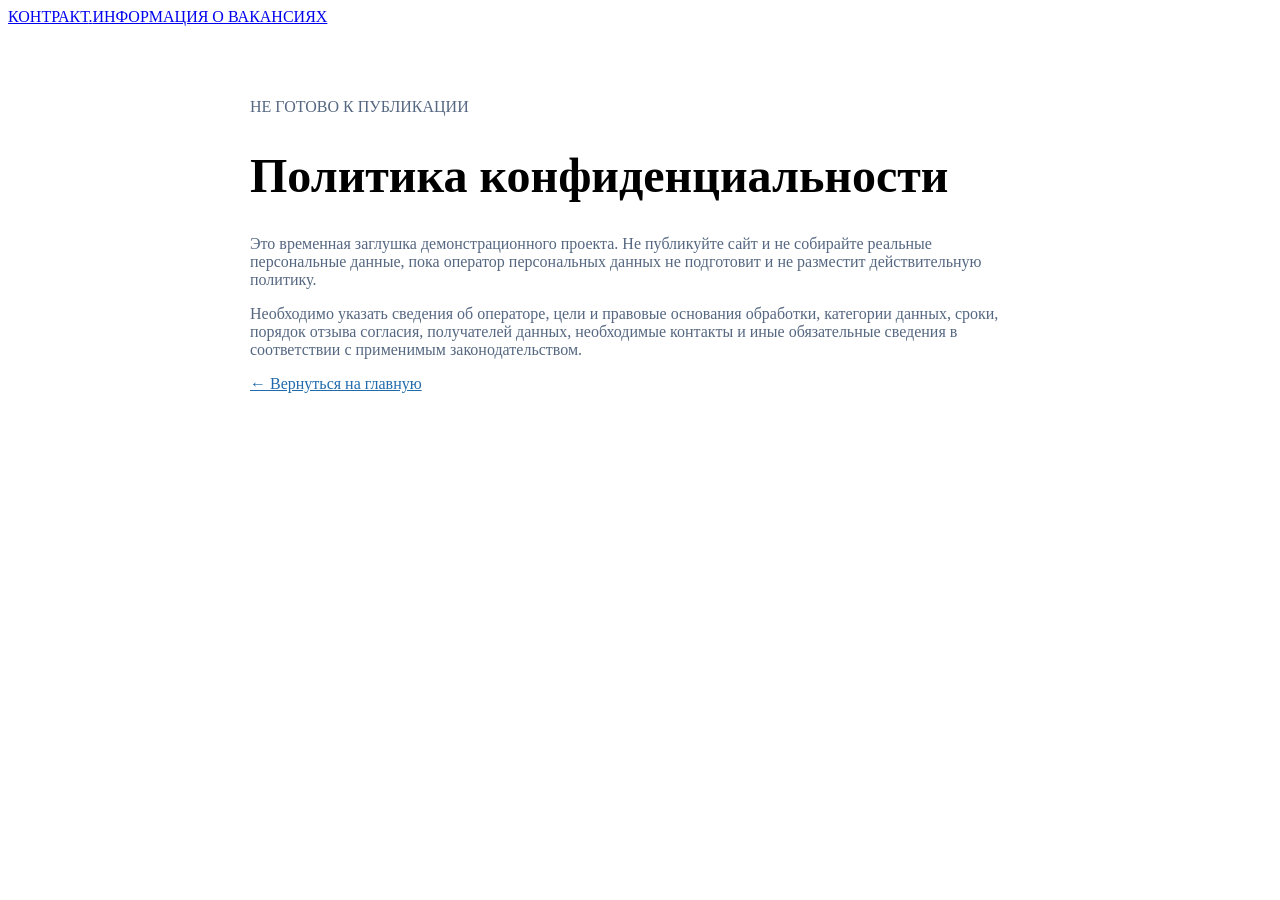
==== privacy.html @ 2189a2ea "Add files via upload" ====
<!doctype html><html lang="ru"><head><meta charset="utf-8"><meta name="viewport" content="width=device-width,initial-scale=1"><meta name="robots" content="noindex,nofollow"><title>Политика конфиденциальности — требуется заполнение</title><link rel="stylesheet" href="css/style.css"><style>main{max-width:780px;margin:8vh auto;padding:0 22px;min-height:60vh}h1{font-size:clamp(30px,6vw,48px)}main p,main li{color:#556781}main a{text-decoration:underline;color:#216bac}</style></head><body><header class="site-header"><div class="container header-inner"><a class="brand" href="index.html"><span class="brand-name">КОНТРАКТ<span class="brand-dot">.</span></span><span class="brand-caption">ИНФОРМАЦИЯ О ВАКАНСИЯХ</span></a></div></header><main><p class="section-kicker">НЕ ГОТОВО К ПУБЛИКАЦИИ</p><h1>Политика конфиденциальности</h1><p>Это временная заглушка демонстрационного проекта. Не публикуйте сайт и не собирайте реальные персональные данные, пока оператор персональных данных не подготовит и не разместит действительную политику.</p><p>Необходимо указать сведения об операторе, цели и правовые основания обработки, категории данных, сроки, порядок отзыва согласия, получателей данных, необходимые контакты и иные обязательные сведения в соответствии с применимым законодательством.</p><p><a href="index.html">← Вернуться на главную</a></p></main></body></html>
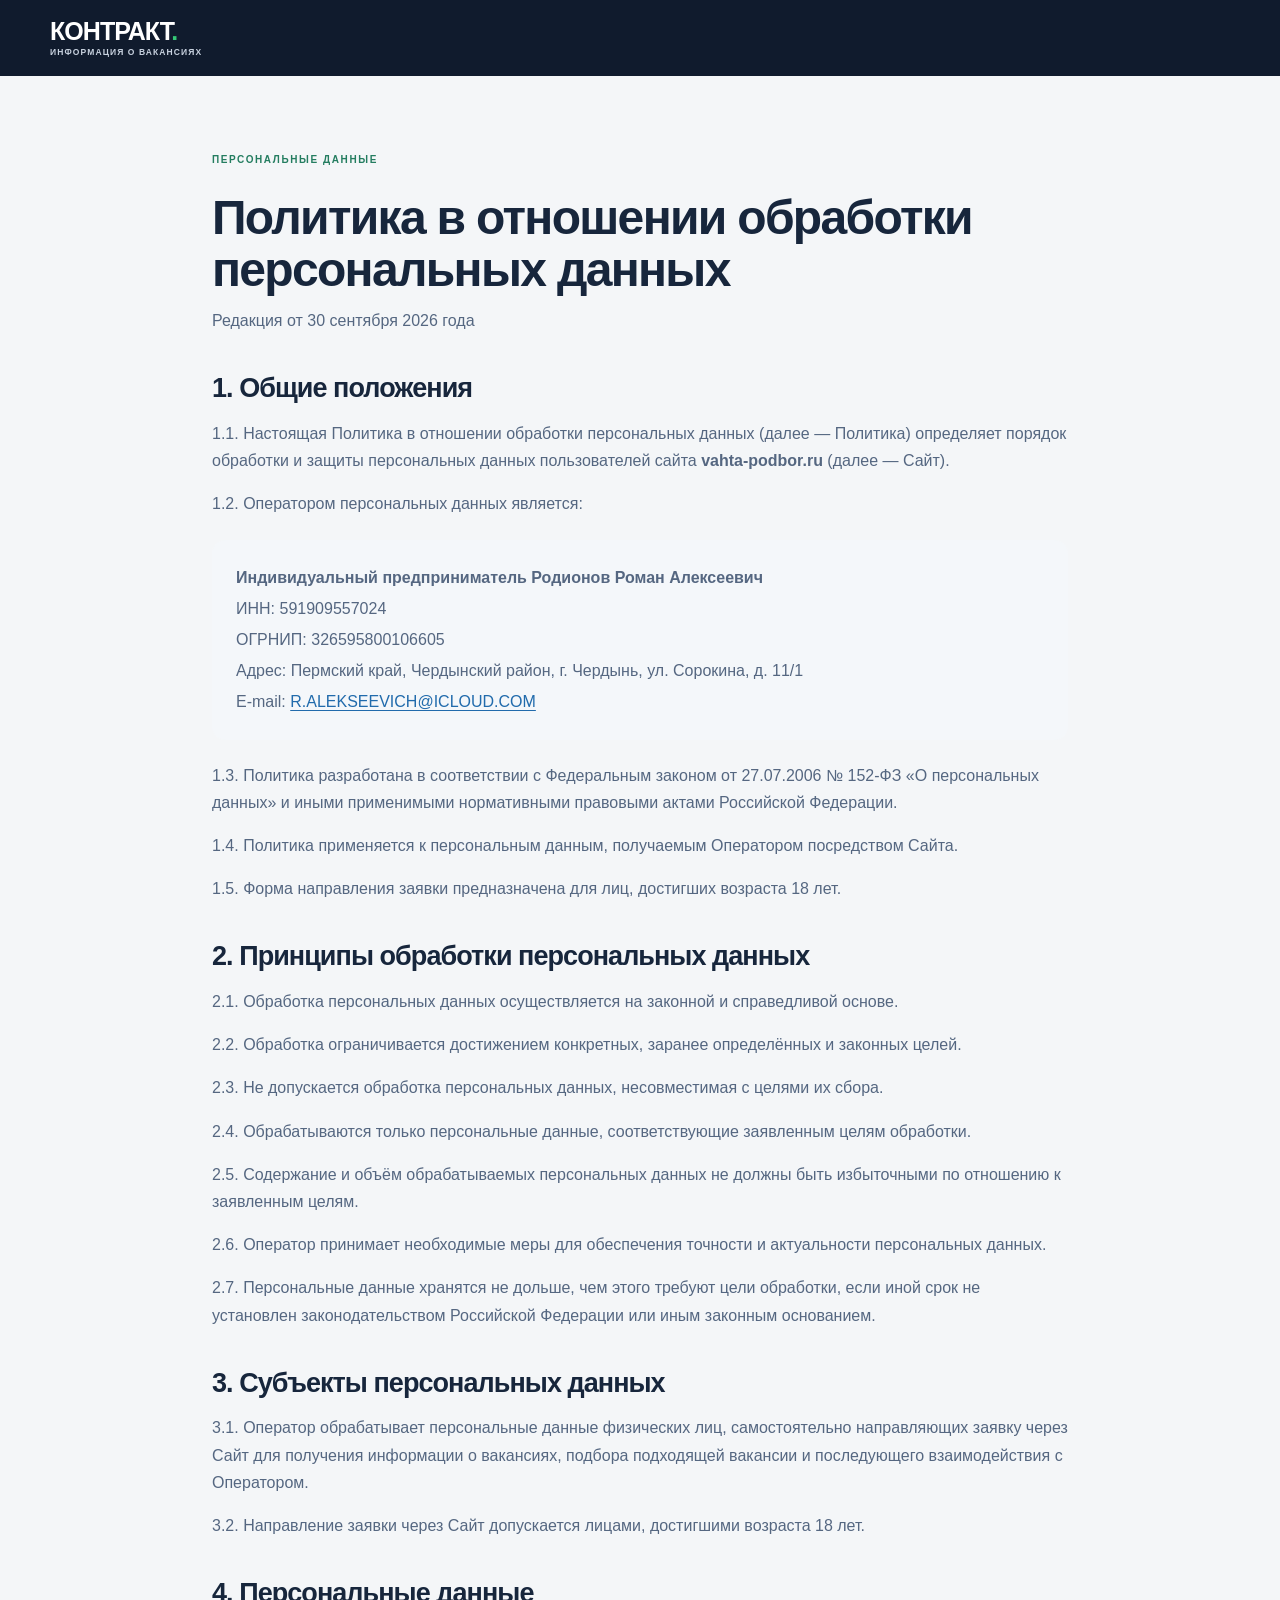
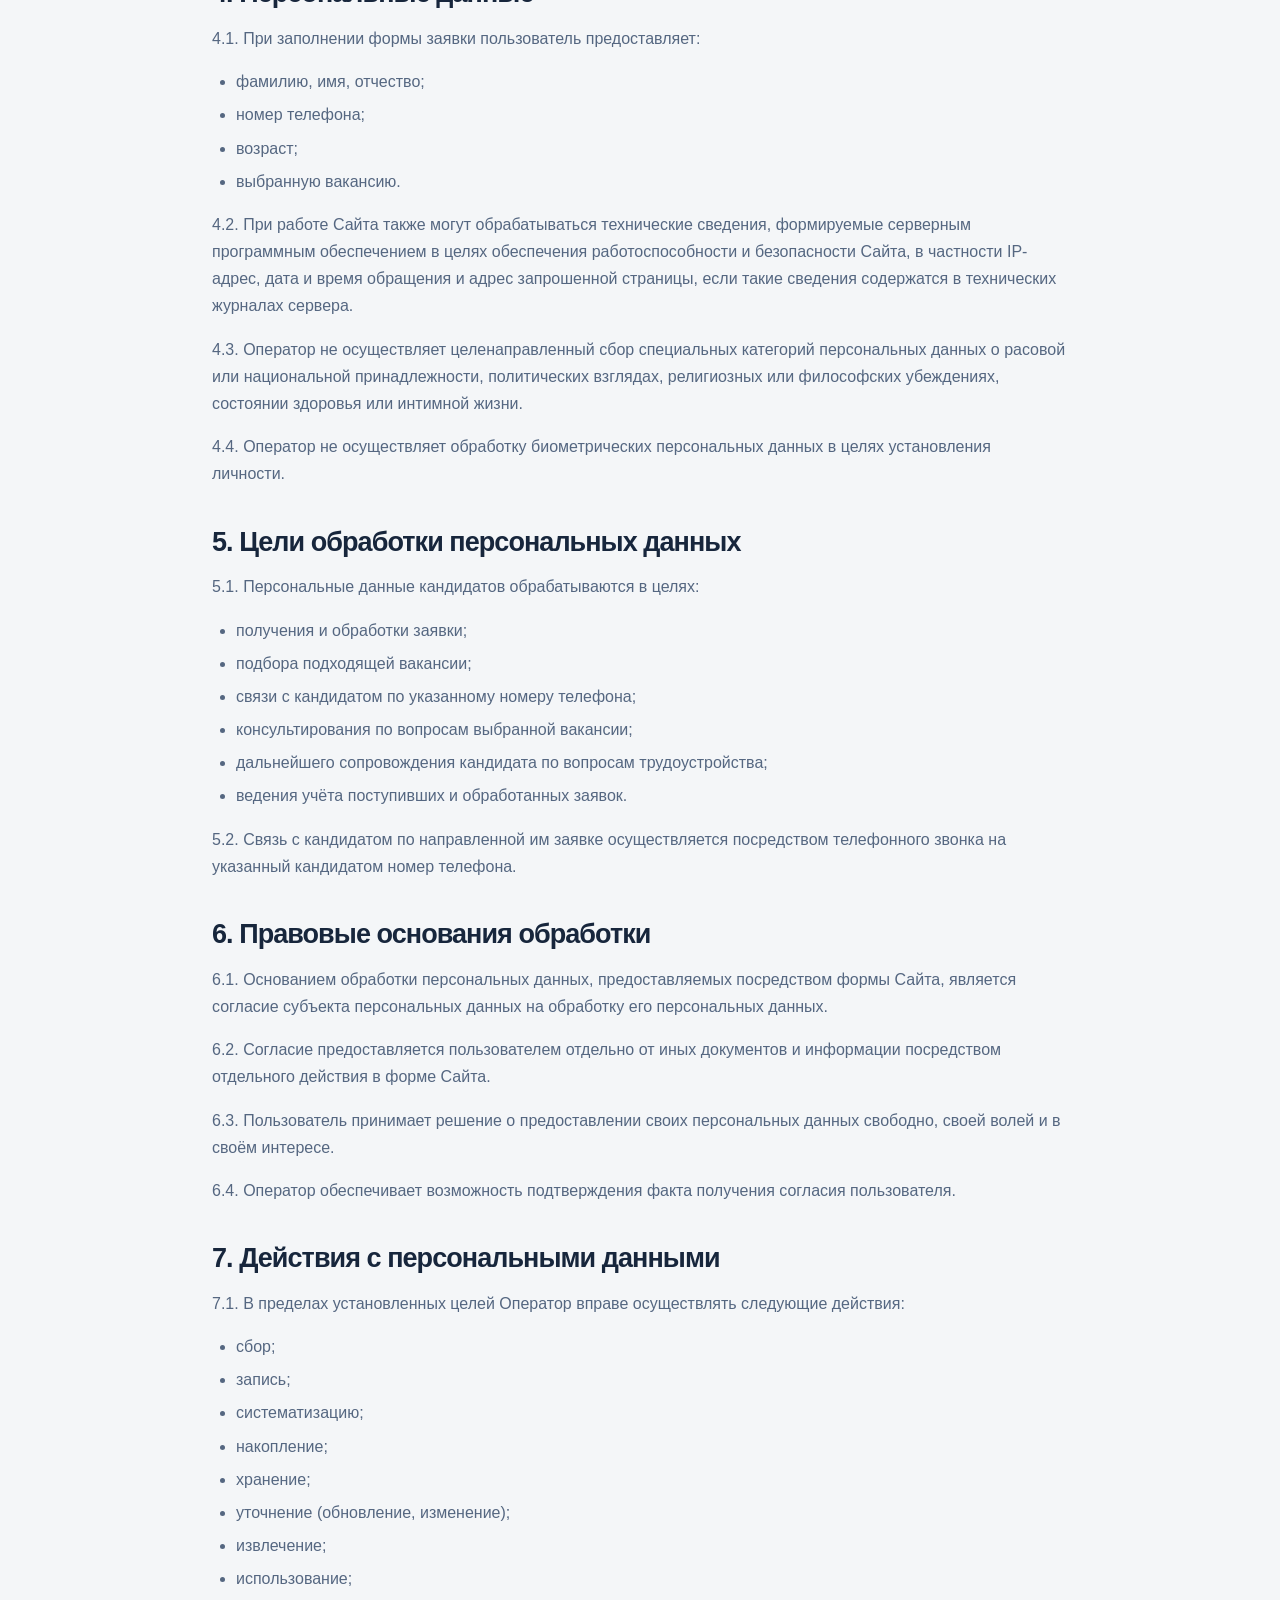
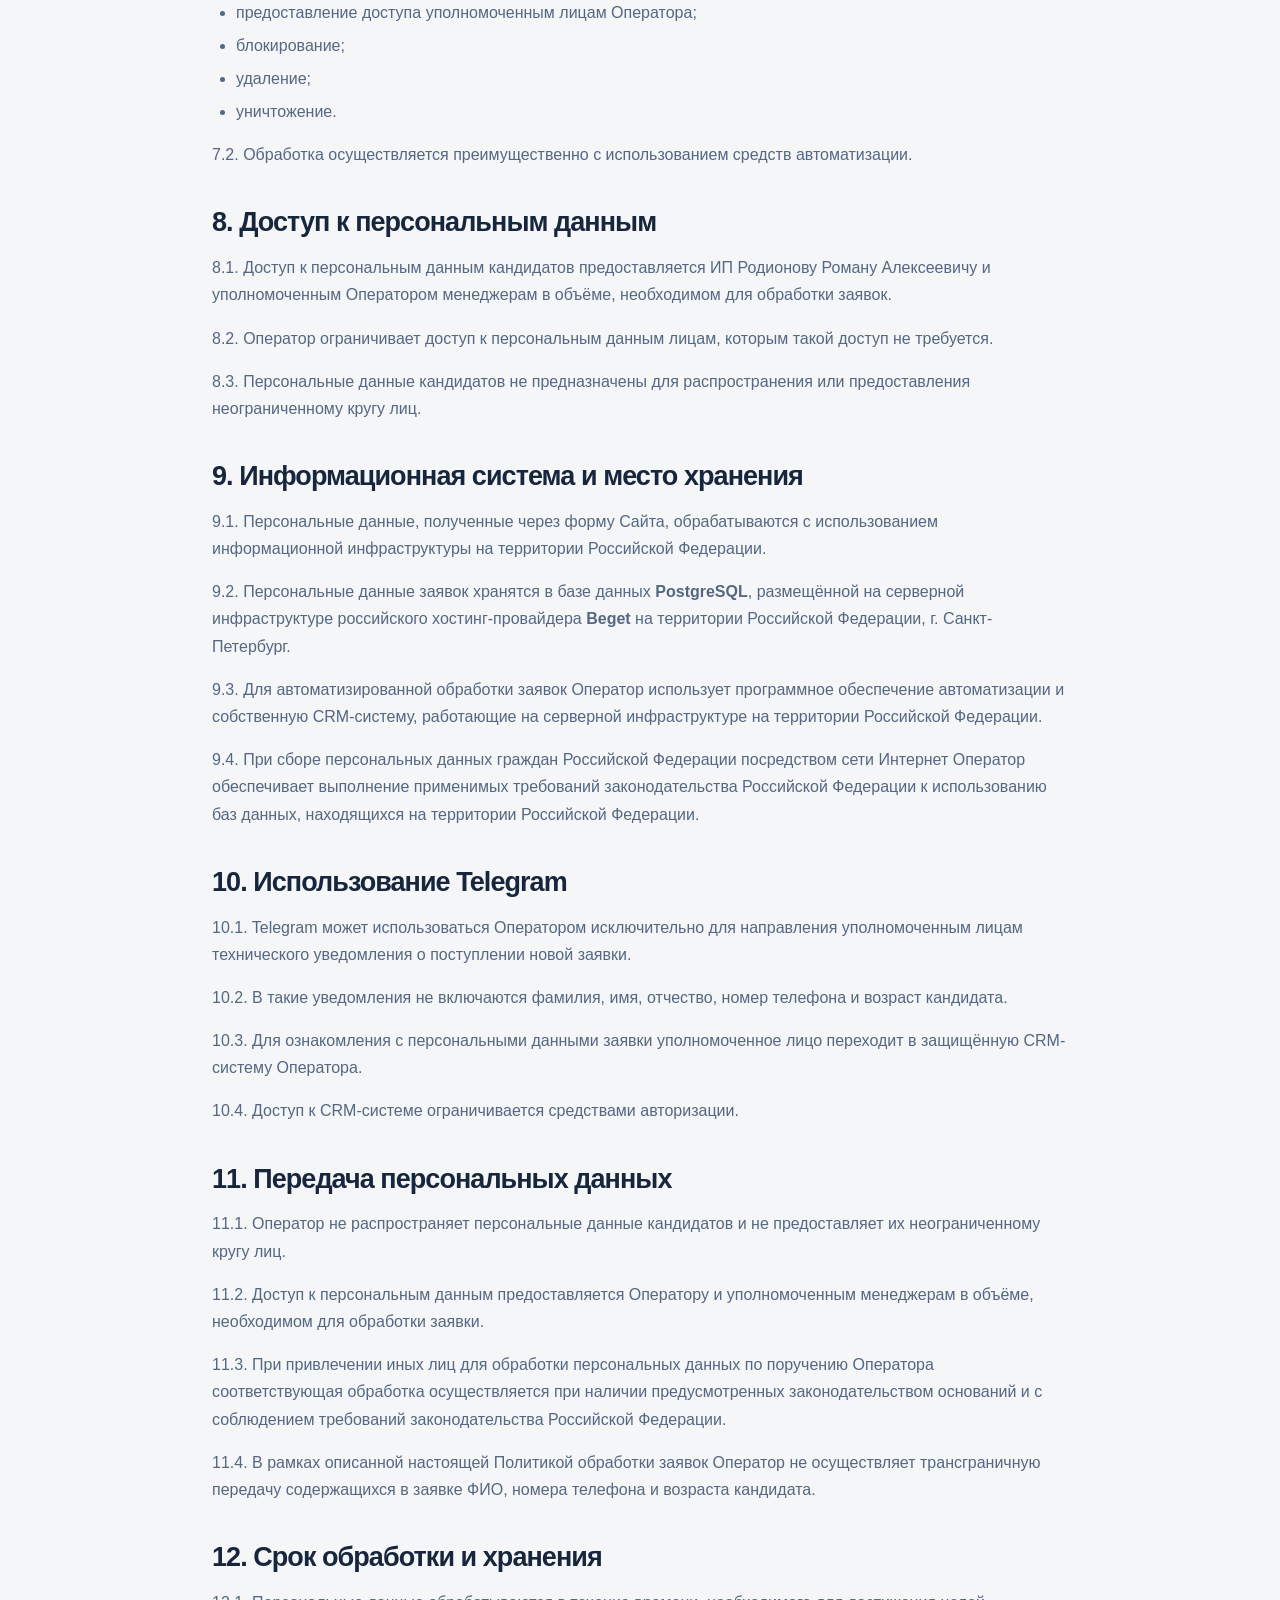
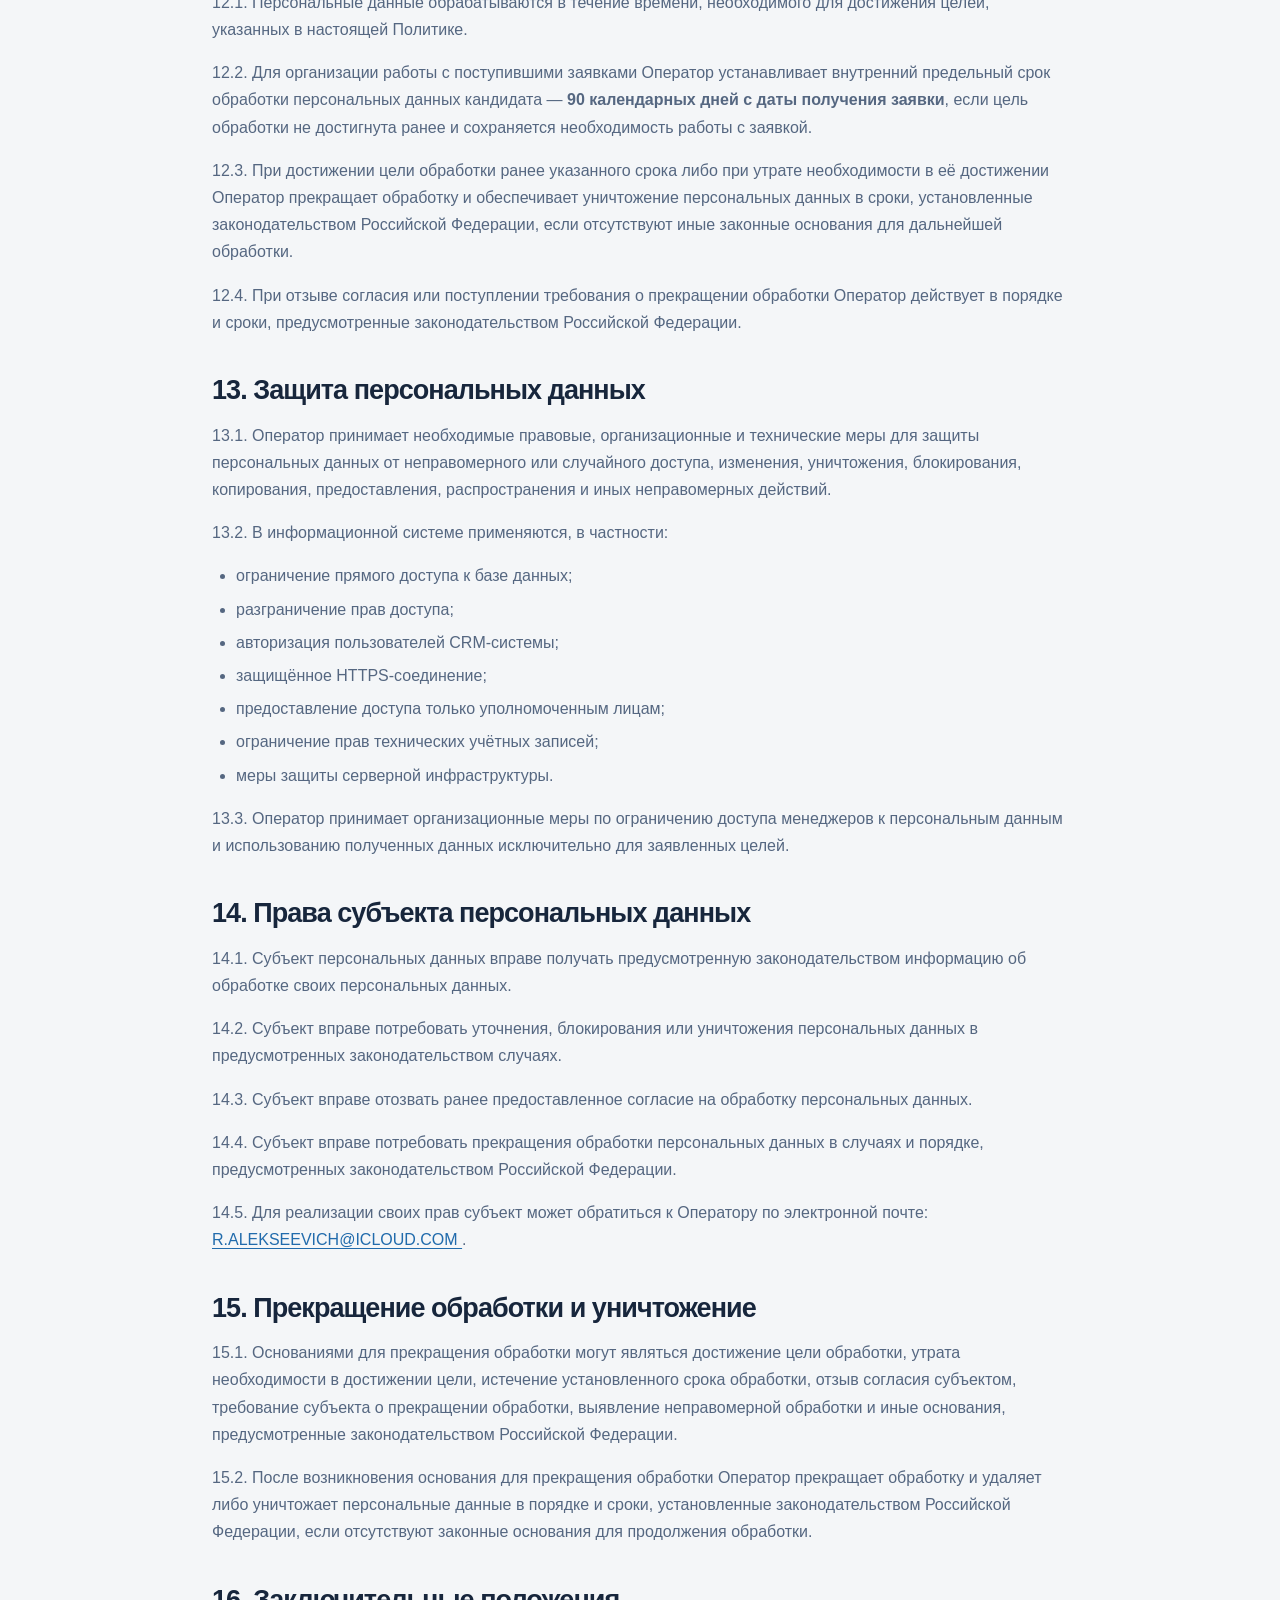
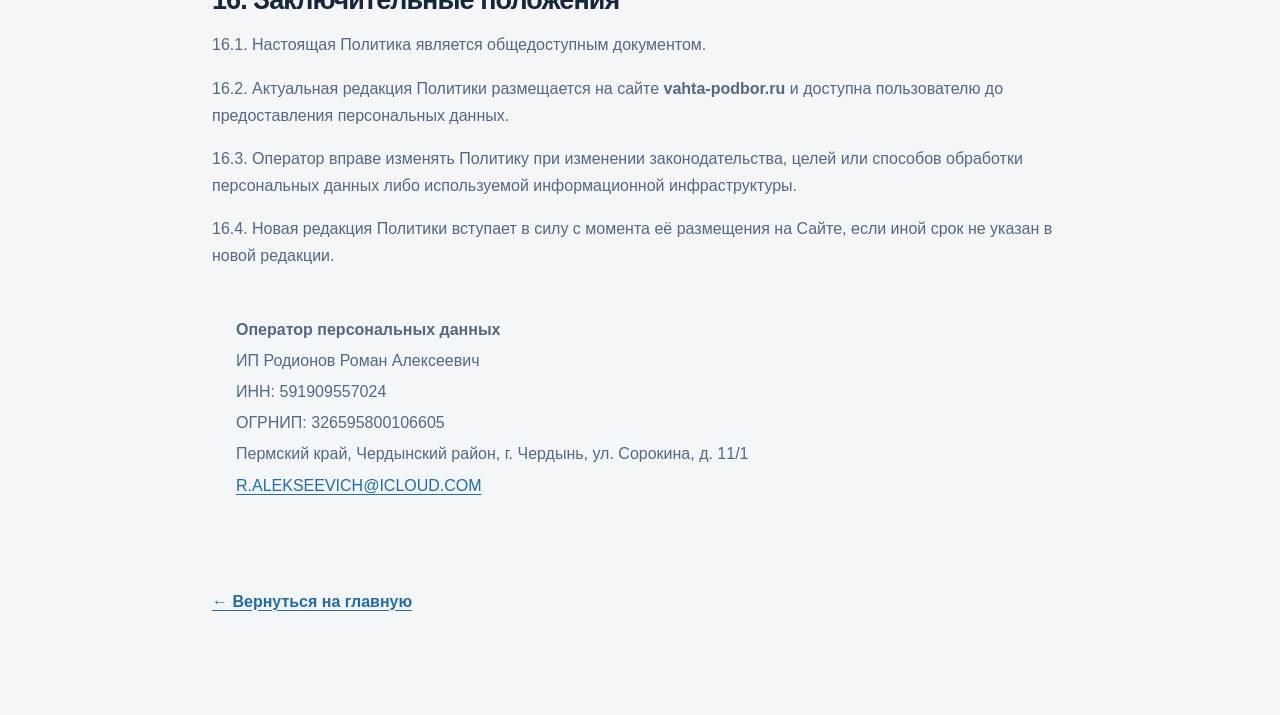
==== commit 351ab529: "privacy.html" ====
--- a/privacy.html
+++ b/privacy.html
@@ -1 +1,588 @@
-<!doctype html><html lang="ru"><head><meta charset="utf-8"><meta name="viewport" content="width=device-width,initial-scale=1"><meta name="robots" content="noindex,nofollow"><title>Политика конфиденциальности — требуется заполнение</title><link rel="stylesheet" href="css/style.css"><style>main{max-width:780px;margin:8vh auto;padding:0 22px;min-height:60vh}h1{font-size:clamp(30px,6vw,48px)}main p,main li{color:#556781}main a{text-decoration:underline;color:#216bac}</style></head><body><header class="site-header"><div class="container header-inner"><a class="brand" href="index.html"><span class="brand-name">КОНТРАКТ<span class="brand-dot">.</span></span><span class="brand-caption">ИНФОРМАЦИЯ О ВАКАНСИЯХ</span></a></div></header><main><p class="section-kicker">НЕ ГОТОВО К ПУБЛИКАЦИИ</p><h1>Политика конфиденциальности</h1><p>Это временная заглушка демонстрационного проекта. Не публикуйте сайт и не собирайте реальные персональные данные, пока оператор персональных данных не подготовит и не разместит действительную политику.</p><p>Необходимо указать сведения об операторе, цели и правовые основания обработки, категории данных, сроки, порядок отзыва согласия, получателей данных, необходимые контакты и иные обязательные сведения в соответствии с применимым законодательством.</p><p><a href="index.html">← Вернуться на главную</a></p></main></body></html>
+<!doctype html>
+<html lang="ru">
+<head>
+  <meta charset="utf-8">
+  <meta name="viewport" content="width=device-width, initial-scale=1">
+  <meta name="robots" content="index,follow">
+
+  <title>Политика в отношении обработки персональных данных</title>
+
+  <link rel="stylesheet" href="css/style.css">
+
+  <style>
+    .legal-page {
+      max-width: 900px;
+      margin: 0 auto;
+      padding: 70px 22px 100px;
+      min-height: 70vh;
+    }
+
+    .legal-page h1 {
+      margin: 12px 0 10px;
+      font-size: clamp(30px, 5vw, 48px);
+      line-height: 1.1;
+    }
+
+    .legal-page h2 {
+      margin: 38px 0 14px;
+      font-size: clamp(21px, 3vw, 27px);
+      line-height: 1.25;
+    }
+
+    .legal-page p,
+    .legal-page li {
+      color: #556781;
+      line-height: 1.7;
+      font-size: 16px;
+    }
+
+    .legal-page ul {
+      padding-left: 24px;
+    }
+
+    .legal-page li {
+      margin-bottom: 6px;
+    }
+
+    .legal-page a {
+      color: #216bac;
+      text-decoration: underline;
+      text-underline-offset: 3px;
+    }
+
+    .legal-meta {
+      margin: 0 0 35px;
+      color: #75859a;
+    }
+
+    .legal-operator {
+      padding: 20px 24px;
+      margin: 22px 0;
+      background: #f4f7fa;
+      border-radius: 14px;
+    }
+
+    .legal-operator p {
+      margin: 4px 0;
+    }
+
+    .legal-back {
+      display: inline-block;
+      margin-top: 45px;
+      font-weight: 600;
+    }
+
+    @media (max-width: 600px) {
+      .legal-page {
+        padding: 45px 18px 70px;
+      }
+
+      .legal-operator {
+        padding: 17px;
+      }
+    }
+  </style>
+</head>
+
+<body>
+
+<header class="site-header">
+  <div class="container header-inner">
+    <a class="brand" href="index.html">
+      <span class="brand-name">
+        КОНТРАКТ<span class="brand-dot">.</span>
+      </span>
+      <span class="brand-caption">ИНФОРМАЦИЯ О ВАКАНСИЯХ</span>
+    </a>
+  </div>
+</header>
+
+<main class="legal-page">
+
+  <span class="section-kicker">ПЕРСОНАЛЬНЫЕ ДАННЫЕ</span>
+
+  <h1>Политика в отношении обработки персональных данных</h1>
+
+  <p class="legal-meta">
+    Редакция от 30 сентября 2026 года
+  </p>
+
+
+  <h2>1. Общие положения</h2>
+
+  <p>
+    1.1. Настоящая Политика в отношении обработки персональных
+    данных (далее — Политика) определяет порядок обработки и
+    защиты персональных данных пользователей сайта
+    <strong>vahta-podbor.ru</strong> (далее — Сайт).
+  </p>
+
+  <p>1.2. Оператором персональных данных является:</p>
+
+  <div class="legal-operator">
+    <p><strong>Индивидуальный предприниматель Родионов Роман Алексеевич</strong></p>
+    <p>ИНН: 591909557024</p>
+    <p>ОГРНИП: 326595800106605</p>
+    <p>
+      Адрес: Пермский край, Чердынский район,
+      г. Чердынь, ул. Сорокина, д. 11/1
+    </p>
+    <p>
+      E-mail:
+      <a href="mailto:R.ALEKSEEVICH@ICLOUD.COM">
+        R.ALEKSEEVICH@ICLOUD.COM
+      </a>
+    </p>
+  </div>
+
+  <p>
+    1.3. Политика разработана в соответствии с Федеральным законом
+    от 27.07.2006 № 152-ФЗ «О персональных данных» и иными
+    применимыми нормативными правовыми актами Российской Федерации.
+  </p>
+
+  <p>
+    1.4. Политика применяется к персональным данным, получаемым
+    Оператором посредством Сайта.
+  </p>
+
+  <p>
+    1.5. Форма направления заявки предназначена для лиц,
+    достигших возраста 18 лет.
+  </p>
+
+
+  <h2>2. Принципы обработки персональных данных</h2>
+
+  <p>
+    2.1. Обработка персональных данных осуществляется на законной
+    и справедливой основе.
+  </p>
+
+  <p>
+    2.2. Обработка ограничивается достижением конкретных,
+    заранее определённых и законных целей.
+  </p>
+
+  <p>
+    2.3. Не допускается обработка персональных данных,
+    несовместимая с целями их сбора.
+  </p>
+
+  <p>
+    2.4. Обрабатываются только персональные данные,
+    соответствующие заявленным целям обработки.
+  </p>
+
+  <p>
+    2.5. Содержание и объём обрабатываемых персональных данных
+    не должны быть избыточными по отношению к заявленным целям.
+  </p>
+
+  <p>
+    2.6. Оператор принимает необходимые меры для обеспечения
+    точности и актуальности персональных данных.
+  </p>
+
+  <p>
+    2.7. Персональные данные хранятся не дольше, чем этого требуют
+    цели обработки, если иной срок не установлен законодательством
+    Российской Федерации или иным законным основанием.
+  </p>
+
+
+  <h2>3. Субъекты персональных данных</h2>
+
+  <p>
+    3.1. Оператор обрабатывает персональные данные физических лиц,
+    самостоятельно направляющих заявку через Сайт для получения
+    информации о вакансиях, подбора подходящей вакансии и
+    последующего взаимодействия с Оператором.
+  </p>
+
+  <p>
+    3.2. Направление заявки через Сайт допускается лицами,
+    достигшими возраста 18 лет.
+  </p>
+
+
+  <h2>4. Персональные данные</h2>
+
+  <p>
+    4.1. При заполнении формы заявки пользователь предоставляет:
+  </p>
+
+  <ul>
+    <li>фамилию, имя, отчество;</li>
+    <li>номер телефона;</li>
+    <li>возраст;</li>
+    <li>выбранную вакансию.</li>
+  </ul>
+
+  <p>
+    4.2. При работе Сайта также могут обрабатываться технические
+    сведения, формируемые серверным программным обеспечением
+    в целях обеспечения работоспособности и безопасности Сайта,
+    в частности IP-адрес, дата и время обращения и адрес
+    запрошенной страницы, если такие сведения содержатся
+    в технических журналах сервера.
+  </p>
+
+  <p>
+    4.3. Оператор не осуществляет целенаправленный сбор специальных
+    категорий персональных данных о расовой или национальной
+    принадлежности, политических взглядах, религиозных или
+    философских убеждениях, состоянии здоровья или интимной жизни.
+  </p>
+
+  <p>
+    4.4. Оператор не осуществляет обработку биометрических
+    персональных данных в целях установления личности.
+  </p>
+
+
+  <h2>5. Цели обработки персональных данных</h2>
+
+  <p>
+    5.1. Персональные данные кандидатов обрабатываются в целях:
+  </p>
+
+  <ul>
+    <li>получения и обработки заявки;</li>
+    <li>подбора подходящей вакансии;</li>
+    <li>связи с кандидатом по указанному номеру телефона;</li>
+    <li>консультирования по вопросам выбранной вакансии;</li>
+    <li>
+      дальнейшего сопровождения кандидата по вопросам
+      трудоустройства;
+    </li>
+    <li>ведения учёта поступивших и обработанных заявок.</li>
+  </ul>
+
+  <p>
+    5.2. Связь с кандидатом по направленной им заявке
+    осуществляется посредством телефонного звонка на указанный
+    кандидатом номер телефона.
+  </p>
+
+
+  <h2>6. Правовые основания обработки</h2>
+
+  <p>
+    6.1. Основанием обработки персональных данных, предоставляемых
+    посредством формы Сайта, является согласие субъекта
+    персональных данных на обработку его персональных данных.
+  </p>
+
+  <p>
+    6.2. Согласие предоставляется пользователем отдельно от иных
+    документов и информации посредством отдельного действия
+    в форме Сайта.
+  </p>
+
+  <p>
+    6.3. Пользователь принимает решение о предоставлении своих
+    персональных данных свободно, своей волей и в своём интересе.
+  </p>
+
+  <p>
+    6.4. Оператор обеспечивает возможность подтверждения факта
+    получения согласия пользователя.
+  </p>
+
+
+  <h2>7. Действия с персональными данными</h2>
+
+  <p>
+    7.1. В пределах установленных целей Оператор вправе
+    осуществлять следующие действия:
+  </p>
+
+  <ul>
+    <li>сбор;</li>
+    <li>запись;</li>
+    <li>систематизацию;</li>
+    <li>накопление;</li>
+    <li>хранение;</li>
+    <li>уточнение (обновление, изменение);</li>
+    <li>извлечение;</li>
+    <li>использование;</li>
+    <li>предоставление доступа уполномоченным лицам Оператора;</li>
+    <li>блокирование;</li>
+    <li>удаление;</li>
+    <li>уничтожение.</li>
+  </ul>
+
+  <p>
+    7.2. Обработка осуществляется преимущественно с использованием
+    средств автоматизации.
+  </p>
+
+
+  <h2>8. Доступ к персональным данным</h2>
+
+  <p>
+    8.1. Доступ к персональным данным кандидатов предоставляется
+    ИП Родионову Роману Алексеевичу и уполномоченным Оператором
+    менеджерам в объёме, необходимом для обработки заявок.
+  </p>
+
+  <p>
+    8.2. Оператор ограничивает доступ к персональным данным лицам,
+    которым такой доступ не требуется.
+  </p>
+
+  <p>
+    8.3. Персональные данные кандидатов не предназначены для
+    распространения или предоставления неограниченному кругу лиц.
+  </p>
+
+
+  <h2>9. Информационная система и место хранения</h2>
+
+  <p>
+    9.1. Персональные данные, полученные через форму Сайта,
+    обрабатываются с использованием информационной инфраструктуры
+    на территории Российской Федерации.
+  </p>
+
+  <p>
+    9.2. Персональные данные заявок хранятся в базе данных
+    <strong>PostgreSQL</strong>, размещённой на серверной
+    инфраструктуре российского хостинг-провайдера
+    <strong>Beget</strong> на территории Российской Федерации,
+    г. Санкт-Петербург.
+  </p>
+
+  <p>
+    9.3. Для автоматизированной обработки заявок Оператор
+    использует программное обеспечение автоматизации и собственную
+    CRM-систему, работающие на серверной инфраструктуре
+    на территории Российской Федерации.
+  </p>
+
+  <p>
+    9.4. При сборе персональных данных граждан Российской Федерации
+    посредством сети Интернет Оператор обеспечивает выполнение
+    применимых требований законодательства Российской Федерации
+    к использованию баз данных, находящихся на территории
+    Российской Федерации.
+  </p>
+
+
+  <h2>10. Использование Telegram</h2>
+
+  <p>
+    10.1. Telegram может использоваться Оператором исключительно
+    для направления уполномоченным лицам технического уведомления
+    о поступлении новой заявки.
+  </p>
+
+  <p>
+    10.2. В такие уведомления не включаются фамилия, имя, отчество,
+    номер телефона и возраст кандидата.
+  </p>
+
+  <p>
+    10.3. Для ознакомления с персональными данными заявки
+    уполномоченное лицо переходит в защищённую CRM-систему
+    Оператора.
+  </p>
+
+  <p>
+    10.4. Доступ к CRM-системе ограничивается средствами
+    авторизации.
+  </p>
+
+
+  <h2>11. Передача персональных данных</h2>
+
+  <p>
+    11.1. Оператор не распространяет персональные данные кандидатов
+    и не предоставляет их неограниченному кругу лиц.
+  </p>
+
+  <p>
+    11.2. Доступ к персональным данным предоставляется Оператору
+    и уполномоченным менеджерам в объёме, необходимом для
+    обработки заявки.
+  </p>
+
+  <p>
+    11.3. При привлечении иных лиц для обработки персональных
+    данных по поручению Оператора соответствующая обработка
+    осуществляется при наличии предусмотренных законодательством
+    оснований и с соблюдением требований законодательства
+    Российской Федерации.
+  </p>
+
+  <p>
+    11.4. В рамках описанной настоящей Политикой обработки заявок
+    Оператор не осуществляет трансграничную передачу содержащихся
+    в заявке ФИО, номера телефона и возраста кандидата.
+  </p>
+
+
+  <h2>12. Срок обработки и хранения</h2>
+
+  <p>
+    12.1. Персональные данные обрабатываются в течение времени,
+    необходимого для достижения целей, указанных в настоящей
+    Политике.
+  </p>
+
+  <p>
+    12.2. Для организации работы с поступившими заявками Оператор
+    устанавливает внутренний предельный срок обработки персональных
+    данных кандидата — <strong>90 календарных дней с даты получения
+    заявки</strong>, если цель обработки не достигнута ранее и
+    сохраняется необходимость работы с заявкой.
+  </p>
+
+  <p>
+    12.3. При достижении цели обработки ранее указанного срока либо
+    при утрате необходимости в её достижении Оператор прекращает
+    обработку и обеспечивает уничтожение персональных данных
+    в сроки, установленные законодательством Российской Федерации,
+    если отсутствуют иные законные основания для дальнейшей
+    обработки.
+  </p>
+
+  <p>
+    12.4. При отзыве согласия или поступлении требования
+    о прекращении обработки Оператор действует в порядке и сроки,
+    предусмотренные законодательством Российской Федерации.
+  </p>
+
+
+  <h2>13. Защита персональных данных</h2>
+
+  <p>
+    13.1. Оператор принимает необходимые правовые, организационные
+    и технические меры для защиты персональных данных от
+    неправомерного или случайного доступа, изменения, уничтожения,
+    блокирования, копирования, предоставления, распространения
+    и иных неправомерных действий.
+  </p>
+
+  <p>13.2. В информационной системе применяются, в частности:</p>
+
+  <ul>
+    <li>ограничение прямого доступа к базе данных;</li>
+    <li>разграничение прав доступа;</li>
+    <li>авторизация пользователей CRM-системы;</li>
+    <li>защищённое HTTPS-соединение;</li>
+    <li>предоставление доступа только уполномоченным лицам;</li>
+    <li>ограничение прав технических учётных записей;</li>
+    <li>меры защиты серверной инфраструктуры.</li>
+  </ul>
+
+  <p>
+    13.3. Оператор принимает организационные меры по ограничению
+    доступа менеджеров к персональным данным и использованию
+    полученных данных исключительно для заявленных целей.
+  </p>
+
+
+  <h2>14. Права субъекта персональных данных</h2>
+
+  <p>
+    14.1. Субъект персональных данных вправе получать
+    предусмотренную законодательством информацию об обработке
+    своих персональных данных.
+  </p>
+
+  <p>
+    14.2. Субъект вправе потребовать уточнения, блокирования
+    или уничтожения персональных данных в предусмотренных
+    законодательством случаях.
+  </p>
+
+  <p>
+    14.3. Субъект вправе отозвать ранее предоставленное согласие
+    на обработку персональных данных.
+  </p>
+
+  <p>
+    14.4. Субъект вправе потребовать прекращения обработки
+    персональных данных в случаях и порядке, предусмотренных
+    законодательством Российской Федерации.
+  </p>
+
+  <p>
+    14.5. Для реализации своих прав субъект может обратиться
+    к Оператору по электронной почте:
+    <a href="mailto:R.ALEKSEEVICH@ICLOUD.COM">
+      R.ALEKSEEVICH@ICLOUD.COM
+    </a>.
+  </p>
+
+
+  <h2>15. Прекращение обработки и уничтожение</h2>
+
+  <p>
+    15.1. Основаниями для прекращения обработки могут являться
+    достижение цели обработки, утрата необходимости в достижении
+    цели, истечение установленного срока обработки, отзыв согласия
+    субъектом, требование субъекта о прекращении обработки,
+    выявление неправомерной обработки и иные основания,
+    предусмотренные законодательством Российской Федерации.
+  </p>
+
+  <p>
+    15.2. После возникновения основания для прекращения обработки
+    Оператор прекращает обработку и удаляет либо уничтожает
+    персональные данные в порядке и сроки, установленные
+    законодательством Российской Федерации, если отсутствуют
+    законные основания для продолжения обработки.
+  </p>
+
+
+  <h2>16. Заключительные положения</h2>
+
+  <p>
+    16.1. Настоящая Политика является общедоступным документом.
+  </p>
+
+  <p>
+    16.2. Актуальная редакция Политики размещается на сайте
+    <strong>vahta-podbor.ru</strong> и доступна пользователю
+    до предоставления персональных данных.
+  </p>
+
+  <p>
+    16.3. Оператор вправе изменять Политику при изменении
+    законодательства, целей или способов обработки персональных
+    данных либо используемой информационной инфраструктуры.
+  </p>
+
+  <p>
+    16.4. Новая редакция Политики вступает в силу с момента
+    её размещения на Сайте, если иной срок не указан
+    в новой редакции.
+  </p>
+
+  <div class="legal-operator">
+    <p><strong>Оператор персональных данных</strong></p>
+    <p>ИП Родионов Роман Алексеевич</p>
+    <p>ИНН: 591909557024</p>
+    <p>ОГРНИП: 326595800106605</p>
+    <p>
+      Пермский край, Чердынский район,
+      г. Чердынь, ул. Сорокина, д. 11/1
+    </p>
+    <p>
+      <a href="mailto:R.ALEKSEEVICH@ICLOUD.COM">
+        R.ALEKSEEVICH@ICLOUD.COM
+      </a>
+    </p>
+  </div>
+
+  <a class="legal-back" href="index.html">
+    ← Вернуться на главную
+  </a>
+
+</main>
+
+</body>
+</html>
--- a/css/style.css
+++ b/css/style.css
@@ -0,0 +1,53 @@
+:root{--navy:#101b2d;--navy-2:#20324b;--paper:#f4f6f8;--pale:#d9e7f5;--green:#16a34a;--green-hover:#15803d;--ink:#17263c;--muted:#64748b;--border:#e2e8f0;--white:#fff;--radius:16px;--container:1180px;--shadow:0 14px 42px rgba(14,28,48,.08)}
+*{box-sizing:border-box}html{scroll-behavior:smooth;scroll-padding-top:86px}body{margin:0;color:var(--ink);font:400 16px/1.55 Inter,-apple-system,BlinkMacSystemFont,"Segoe UI",Arial,sans-serif;background:var(--paper);-webkit-font-smoothing:antialiased}button,input,select{font:inherit}button{cursor:pointer}a{color:inherit;text-decoration:none}svg{width:22px;height:22px;fill:none;stroke:currentColor;stroke-width:1.7;stroke-linecap:round;stroke-linejoin:round;flex:none}img{display:block;max-width:100%}h1,h2,h3,p{margin-top:0}h1,h2,h3{line-height:1.12;letter-spacing:-.035em}h2{font-size:clamp(29px,3vw,40px)}.container{width:min(var(--container),calc(100% - 64px));margin-inline:auto}.svg-defs{position:absolute;inline-size:0;block-size:0;overflow:hidden}.skip-link{position:fixed;top:-100px;left:10px;z-index:1000;padding:10px;background:var(--white)}.skip-link:focus{top:10px}:focus-visible{outline:3px solid #56baff;outline-offset:4px}body:has(dialog[open]){overflow:hidden}
+/* Navigation */
+.site-header{height:76px;position:relative;z-index:30;background:var(--navy);color:var(--white)}.header-inner{height:100%;display:flex;align-items:center;gap:32px}.brand{display:inline-flex;flex:none;flex-direction:column;line-height:1;letter-spacing:-.06em}.brand-name{font-size:25px;font-weight:900}.brand-dot{color:#34c776}.brand-caption{margin-top:4px;font-size:8.5px;letter-spacing:.13em;font-weight:700;color:#c8d2df}.desktop-nav{margin-inline:auto;display:flex;align-items:center;gap:25px}.desktop-nav a{font-size:13px;color:#d6e1ed;font-weight:650;white-space:nowrap;transition:color .2s}.desktop-nav a:hover{color:var(--white)}.button{border:0;border-radius:10px;display:inline-flex;align-items:center;justify-content:center;gap:12px;min-height:48px;padding:12px 24px;font-weight:750;font-size:14px;transition:background-color .25s,box-shadow .25s,transform .25s;white-space:nowrap}.button svg{height:18px;width:18px;transition:transform .25s}.button:hover svg:last-child{transform:translateX(3px)}.button:active{transform:scale(.985)}.button--green{color:var(--white);background:var(--green);box-shadow:0 8px 18px rgba(0,112,50,.12)}.button--green:hover{background:var(--green-hover);box-shadow:0 12px 26px rgba(0,112,50,.2)}.header-cta{min-height:40px;padding:9px 23px;font-size:13px}.menu-toggle,.mobile-nav{display:none}
+/* Hero */
+.hero{color:var(--white);position:relative;isolation:isolate;overflow:hidden;min-height:520px;background:var(--navy)}.hero-picture{position:absolute;inset:0;z-index:-2;background-image:url('../assets/images/hero.webp');background-position:center 35%;background-size:cover}.hero:before{content:"";position:absolute;inset:0;z-index:-1;background:linear-gradient(90deg,rgba(16,27,45,.98) 0%,rgba(16,27,45,.92) 27%,rgba(16,27,45,.62) 58%,rgba(16,27,45,.15) 100%),linear-gradient(0deg,rgba(16,27,45,.95),transparent 55%)}.hero-content{padding-block:46px 43px}.eyebrow,.section-kicker{display:inline-flex;align-items:center;gap:8px;font-size:10px;font-weight:800;letter-spacing:.16em}.eyebrow{color:#d2e5fa}.eyebrow-line{width:21px;height:2px;background:#38c97b}.hero h1{margin:15px 0 10px;max-width:730px;font-size:clamp(46px,5vw,69px);font-weight:850;line-height:1.04}.hero-lead{font-size:19px;line-height:1.4;font-weight:600;color:#e8f1fc;margin-bottom:28px}.payout-grid{display:grid;grid-template-columns:repeat(3,minmax(0,1fr));gap:14px}.payout-card{padding:18px 19px 16px;border-radius:13px;border:1px solid rgba(204,222,247,.22);background:rgba(29,52,78,.92);box-shadow:0 8px 24px rgba(0,0,0,.1);min-width:0}.payout-card__head{display:flex;align-items:center;gap:12px;min-height:42px;font-size:12px;line-height:1.34;font-weight:650}.payout-icon{display:grid;place-items:center;height:42px;width:42px;border-radius:11px;background:rgba(140,196,247,.13);border:1px solid rgba(186,219,255,.15);color:#dcecff}.payout-icon svg{width:23px;height:23px}.payout-card strong{display:block;white-space:nowrap;font-size:clamp(20px,2.3vw,31px);line-height:1.18;margin:11px 0 4px;font-weight:850;letter-spacing:-.05em}.payout-hint{display:block;color:#d4dfec;font-size:11px}.payout-card--light{background:#fff;color:var(--ink);border-color:#fff}.payout-card--light .payout-icon{background:#eaf3ff;color:#2672ad}.payout-card--light .payout-hint{color:#5f7190}.hero-bottom{display:flex;align-items:center;gap:24px;margin-top:17px}.button--hero{font-size:15px;min-width:390px;justify-content:space-between}.button--hero>svg:first-child{height:22px;width:22px}.hero-bottom p{color:#d2deed;font-size:11px;line-height:1.55;margin:0;max-width:430px}
+/* Section basics */
+.section{padding-block:65px}.section--light{background:#f0f5fa}.section-heading{display:flex;align-items:end;justify-content:space-between;gap:24px;margin-bottom:26px}.section-kicker{color:#247d60;margin-bottom:12px}.section-kicker--light{color:#7fe4b2}.section-heading h2{margin-bottom:7px}.section-heading p{margin-bottom:0;color:var(--muted);font-size:14px}
+/* Vacancy cards */
+.vacancy-grid{display:grid;grid-template-columns:repeat(3,minmax(0,1fr));gap:16px}.vacancy-card{background:#fff;border-radius:12px;min-width:0;overflow:hidden;display:flex;min-height:145px;box-shadow:0 6px 25px rgba(20,42,73,.045);border:1px solid #e6edf5;transition:transform .27s ease,box-shadow .27s ease}.vacancy-card:hover{transform:translateY(-4px);box-shadow:0 18px 35px rgba(18,39,70,.12)}.vacancy-cover{width:43%;flex:none;min-width:0;position:relative;overflow:hidden;display:flex;align-items:center;justify-content:center;background:#294863}.vacancy-cover--photo img{width:100%;height:100%;object-fit:cover;object-position:66% center;transition:transform .35s}.vacancy-card:hover .vacancy-cover--photo img{transform:scale(1.045)}.vacancy-cover:not(.vacancy-cover--photo):before{content:"";position:absolute;inset:0;background:radial-gradient(circle at 72% 15%,rgba(255,255,255,.28),transparent 40%),linear-gradient(135deg,transparent,rgba(6,17,35,.35))}.vacancy-cover>svg{position:relative;color:rgba(236,246,255,.88);width:62px;height:62px;stroke-width:1.1;transform:rotate(-9deg);transition:transform .27s}.vacancy-card:hover .vacancy-cover>svg{transform:scale(1.06) rotate(-4deg)}.vacancy-cover--mechanic{background:#386b86}.vacancy-cover--pvo{background:#4e6673}.vacancy-cover--radio{background:#587e9c}.vacancy-cover--guard{background:#40665a}.vacancy-cover--team{background:#566c78}.cover-label{position:absolute;left:10px;bottom:9px;color:rgba(255,255,255,.8);font-size:8px;letter-spacing:.14em;font-weight:750}.vacancy-body{padding:17px 15px 14px;display:flex;flex-direction:column;min-width:0;justify-content:space-between}.vacancy-label{font-size:9px;color:#8291a5;letter-spacing:.08em;font-weight:800}.vacancy-body h3{font-size:clamp(16px,1.5vw,20px);letter-spacing:-.04em;line-height:1.17;margin:10px 0}.vacancy-link{display:flex;align-items:center;gap:7px;border:0;background:transparent;padding:0;color:#216bac;font-size:12px;font-weight:760;width:max-content}.vacancy-link svg{height:16px;width:16px;transition:transform .25s}.vacancy-link:hover svg{transform:translateX(4px)}.section-note{margin:19px 0 0;font-size:11px;color:#748299}
+/* Payment context */
+.payments-section{background:var(--navy);color:#fff}.payments-layout{display:grid;grid-template-columns:.88fr 1.12fr;gap:80px;align-items:center}.payments-layout h2{max-width:440px}.payments-layout>div>p{font-size:15px;line-height:1.7;color:#c0cedd;max-width:460px;margin:18px 0 24px}.button--outline{border:1px solid rgba(180,215,249,.42);background:transparent;color:#fff}.button--outline:hover{background:rgba(255,255,255,.08)}.payment-facts{display:grid;gap:10px}.payment-facts>div{padding:17px 20px;display:flex;gap:18px;border:1px solid rgba(191,212,240,.14);border-radius:12px;background:rgba(255,255,255,.055)}.fact-number{font-size:13px;font-weight:800;color:#7fddb0}.payment-facts h3{font-size:17px;letter-spacing:-.02em;margin-bottom:6px}.payment-facts p{color:#bdcbdc;margin:0;font-size:12px;line-height:1.6}
+/* Steps */
+.steps-section{background:#fff}.steps-grid{display:grid;grid-template-columns:repeat(3,minmax(0,1fr));gap:14px}.step-card{position:relative;min-height:215px;border-radius:13px;padding:22px 22px 25px;background:#eff5fb;border:1px solid #e5edf6}.step-num{position:absolute;right:19px;top:13px;font-size:33px;font-weight:850;letter-spacing:-.08em;color:#d0deed}.step-icon{width:47px;height:47px;border-radius:13px;display:grid;place-items:center;background:var(--navy-2);color:#fff}.step-icon svg{width:24px;height:24px}.step-card h3{font-size:19px;margin:20px 0 8px}.step-card p{color:#65758b;font-size:13px;max-width:260px;margin:0}
+/* FAQ */
+.faq-grid{display:grid;grid-template-columns:repeat(2,minmax(0,1fr));gap:11px 14px}.faq-item{align-self:start;background:#fff;border:1px solid #e5edf6;border-radius:11px;padding:0 16px;box-shadow:0 4px 16px rgba(20,42,73,.025)}.faq-item summary{display:flex;align-items:center;justify-content:space-between;gap:12px;padding:16px 0;font-size:13px;font-weight:680;line-height:1.4;cursor:pointer;list-style:none}.faq-item summary::-webkit-details-marker{display:none}.faq-item summary svg{width:16px;height:16px;transition:transform .22s}.faq-item[open] summary svg{transform:rotate(45deg)}.faq-item p{font-size:12px;line-height:1.7;color:#69798f;padding-bottom:16px;margin:0}
+/* Contact */
+.contact-section{padding-block:58px 72px;background:#fff}.contact-layout{display:grid;grid-template-columns:.83fr 1.17fr;overflow:hidden;border-radius:18px;border:1px solid #e6edf4;box-shadow:var(--shadow)}.contact-promo{position:relative;overflow:hidden;min-height:395px;padding:35px;background:var(--navy);color:#fff;isolation:isolate}.contact-promo:before{content:"";z-index:-1;position:absolute;inset:0;background:linear-gradient(155deg,rgba(16,27,45,.96),rgba(26,49,74,.85)),url('../assets/images/hero.webp') center/cover}.contact-promo h2{font-size:clamp(27px,2.8vw,39px);margin-bottom:13px}.contact-promo p{font-size:14px;color:#d2dfed;max-width:280px}.contact-promo-icon{position:absolute;bottom:25px;right:25px;width:90px;height:90px;border:1px solid rgba(255,255,255,.2);border-radius:22px;display:grid;place-items:center;background:rgba(255,255,255,.06)}.contact-promo-icon svg{width:49px;height:49px;color:#c1d9f5}.contact-panel{padding:33px 35px;background:#fff}.contact-panel h2{font-size:26px;margin-bottom:6px}.contact-subhead,.modal-lead{font-size:12px;color:var(--muted);margin:0 0 20px}.form-grid{display:grid;grid-template-columns:repeat(2,minmax(0,1fr));gap:15px}.contact-form label:not(.consent){display:flex;flex-direction:column;gap:7px;font-size:12px;font-weight:680;color:#40516c}.contact-form input:not([type=checkbox]),.contact-form select{height:46px;border-radius:8px;border:1px solid #d6dfeb;background:#fff;padding:0 13px;color:var(--ink);min-width:0;width:100%;font-size:13px;outline-offset:2px}.contact-form input::placeholder{color:#9daaba}.contact-form select:invalid{color:#9daaba}.contact-form input[aria-invalid=true],.contact-form select[aria-invalid=true]{border-color:#d94f56}.consent{display:flex;gap:9px;align-items:flex-start;font-weight:400;font-size:11px;line-height:1.6;color:#66758d;margin:17px 0}.consent input{accent-color:#17934c;width:15px;height:15px;flex:none;margin-top:1px}.consent a{text-decoration:underline;text-underline-offset:2px;color:#216bac}.submit-button{width:100%;justify-content:center}.form-status{min-height:0;font-size:12px;margin:9px 0 0}.form-status[data-state=error]{color:#b42332}.form-status[data-state=success]{color:#147a42}.form-status[data-state=demo]{color:#56647a}.form-caption{font-size:10px;color:#8c9aaa;line-height:1.5;margin:10px 0 0}
+/* Footer */
+.site-footer{background:#edf3f8;border-top:1px solid #dce6f0;padding-block:21px}.footer-inner{display:flex;align-items:center;gap:27px}.brand--footer .brand-name{font-size:20px}.brand--footer .brand-caption{color:#506179;font-size:7px}.footer-inner p{margin:0;font-size:10px;color:#77869a;max-width:410px}.footer-inner>a:not(.brand){font-size:11px;color:#465a75;text-decoration:underline;text-underline-offset:3px}.back-to-top{margin-left:auto;font-size:25px!important;text-decoration:none!important}
+/* Dialog */
+.modal{position:fixed;left:50%;top:50%;translate:-50% -50%;max-width:min(600px,calc(100% - 28px));width:100%;max-height:min(94dvh,900px);overflow-y:auto;margin:0;border:0;border-radius:18px;padding:30px;box-shadow:0 30px 90px rgba(0,0,0,.25);color:var(--ink);background:#fff}.modal::backdrop{background:rgba(8,17,31,.73);backdrop-filter:blur(3px)}.modal-head{display:flex;justify-content:space-between;gap:20px}.modal-head h2{font-size:27px;margin-bottom:8px}.modal-close{display:grid;place-items:center;border:1px solid var(--border);background:#f3f6fa;color:#42536a;width:37px;height:37px;border-radius:9px;font-size:26px;line-height:1}.modal--job{max-width:min(490px,calc(100% - 28px))}.modal--job .modal-lead{font-size:14px;line-height:1.7}.job-meta{display:flex;gap:11px;background:#eff5fb;padding:14px;border-radius:12px;margin-bottom:22px}.job-meta svg{color:#3275ac}.job-meta p{font-size:12px;color:#516681;margin:0}.modal--job>.button{width:100%}
+
+/* Version 2: single annual figure on the hero */
+.annual-amount{display:flex;flex-direction:column;align-items:flex-start;gap:5px;width:min(100%,560px);padding:24px 27px 22px;border:1px solid rgba(218,233,255,.27);border-radius:16px;background:rgba(26,46,69,.88);box-shadow:0 18px 44px rgba(1,12,30,.2);backdrop-filter:blur(5px)}
+.annual-amount__label{font-size:14px;font-weight:720;color:#dbe8f6}
+.annual-amount strong{display:block;letter-spacing:-.055em;line-height:1.08;font-size:clamp(38px,4.4vw,65px);font-weight:850;white-space:nowrap;color:#fff}
+.annual-amount strong span{font-size:.35em;font-weight:680;letter-spacing:-.02em;color:#dbe8f6;white-space:nowrap}
+.annual-amount__detail{font-size:12px;line-height:1.5;color:#cfdeec}
+.hero-bottom{align-items:flex-start;flex-direction:column;gap:11px;margin-top:18px}
+.hero-bottom p{max-width:560px}
+.button--hero{min-width:0;width:min(100%,560px);justify-content:center}
+.contact-form .field-note{font-size:11px;font-weight:450;color:#62738c;line-height:1.55;display:block}
+.vacancy-body h3 a:hover{color:#216bac}
+.vacancy-body h3 a:focus-visible{outline-offset:4px}
+@media(max-width:700px){.annual-amount{width:100%;padding:19px 17px 18px}.annual-amount strong{font-size:clamp(33px,9.2vw,49px)}.annual-amount__label{font-size:12px}.annual-amount__detail{font-size:11px}.button--hero{width:100%}}
+@media(max-width:365px){.annual-amount strong{font-size:33px}.annual-amount strong span{font-size:.33em}}
+
+/* v3: Informative vacancy previews with a clear, accessible application action. */
+.vacancy-card{min-height:222px}
+.vacancy-body{flex:1;justify-content:flex-start;gap:0;padding:17px 16px 15px}
+.vacancy-body h3{margin:9px 0 9px}
+.vacancy-summary{font-size:12px;line-height:1.47;color:#607087;margin:0 0 17px;overflow-wrap:break-word}
+.vacancy-link{margin-top:auto;display:inline-flex;align-items:center;justify-content:space-between;gap:5px;width:100%;min-height:40px;padding:9px 12px;border-radius:8px;background:var(--green);color:#fff;font-size:12px;font-weight:750;white-space:nowrap;transition:background-color .22s,box-shadow .22s,transform .22s;cursor:pointer}
+.vacancy-link:hover{background:var(--green-hover);box-shadow:0 8px 16px rgba(0,112,50,.17)}
+.vacancy-link:active{transform:scale(.985)}
+.vacancy-link:focus-visible{outline:3px solid #185c9b;outline-offset:3px}
+.vacancy-link svg{flex:none}
+.selected-vacancy:not([hidden]){background:#eef6ff;color:#214468;border-radius:9px;padding:12px 14px;font-size:13px;line-height:1.45;margin:-8px 0 20px}
+.selected-vacancy strong{color:#132d49}
+
+/* Honeypot is accessible neither visually nor through keyboard navigation. */
+.hp-field{position:absolute!important;width:1px;height:1px;overflow:hidden;clip-path:inset(50%);white-space:nowrap;pointer-events:none;opacity:0}
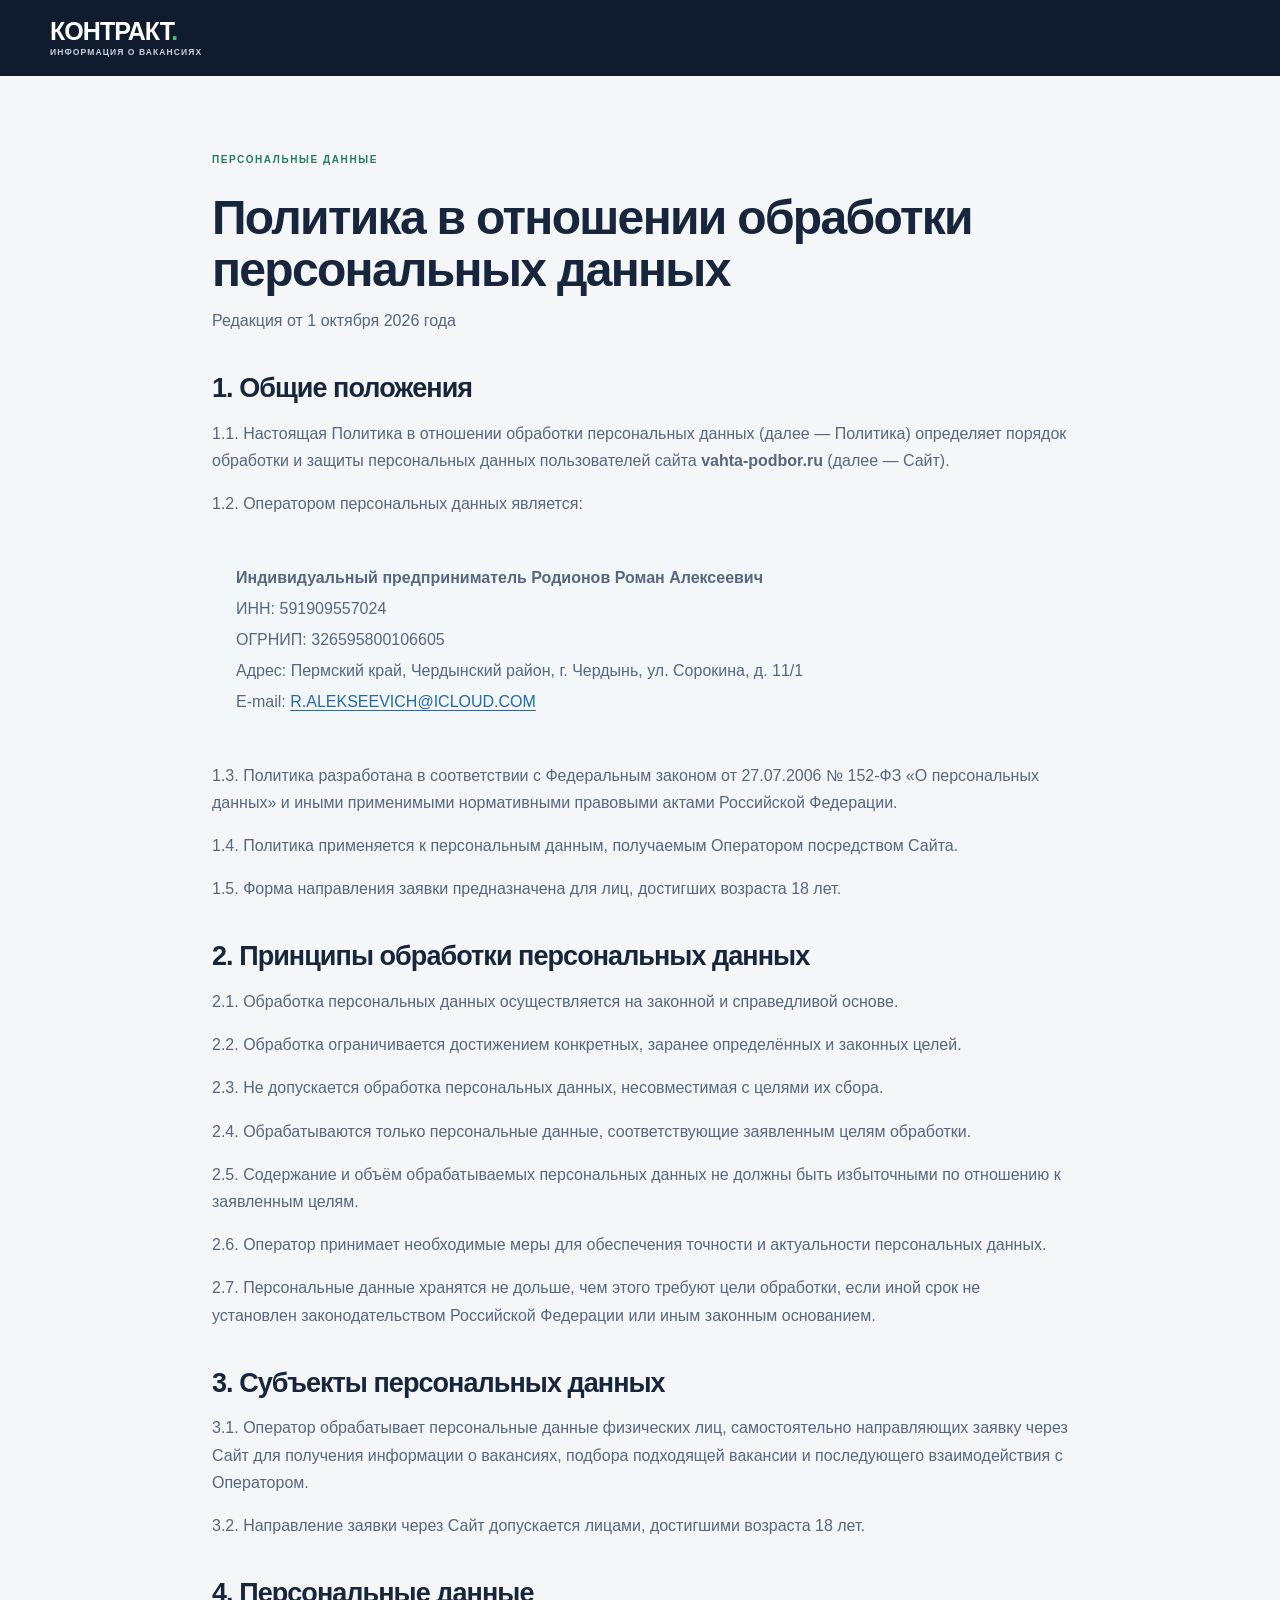
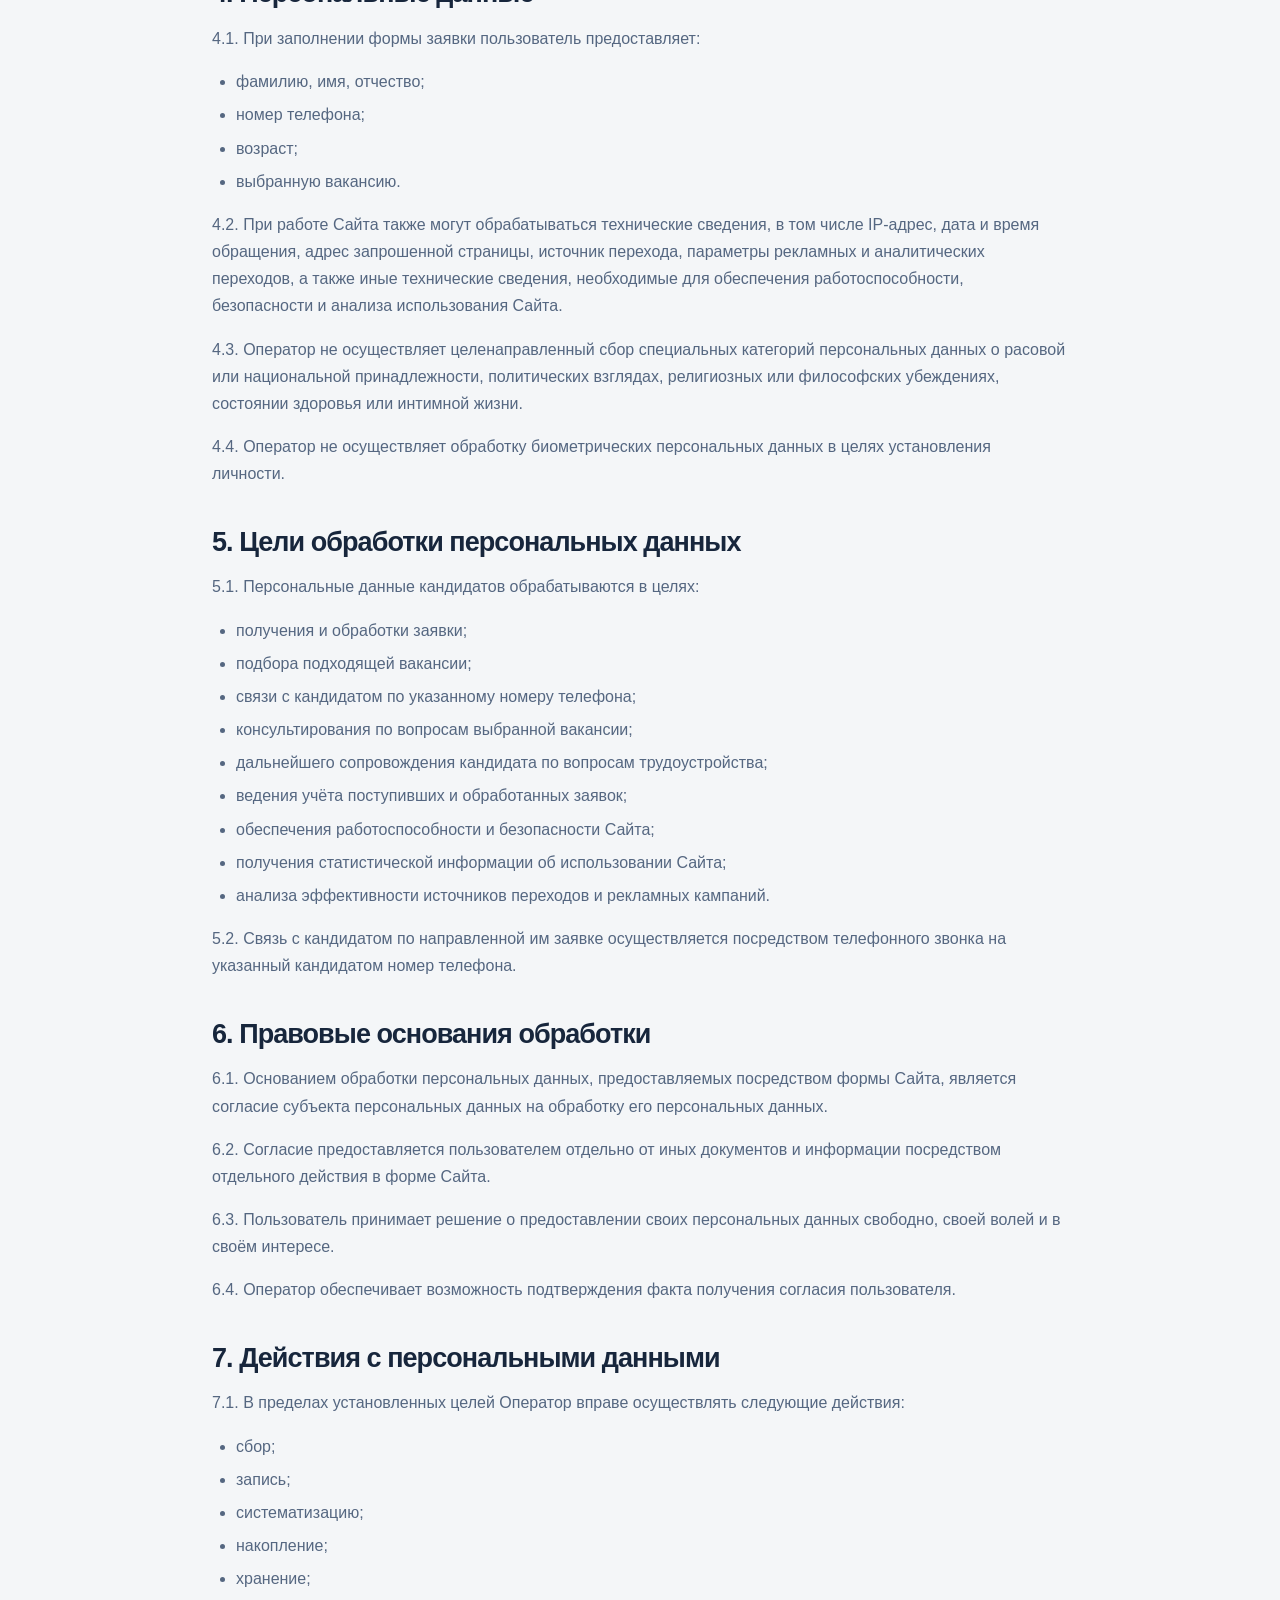
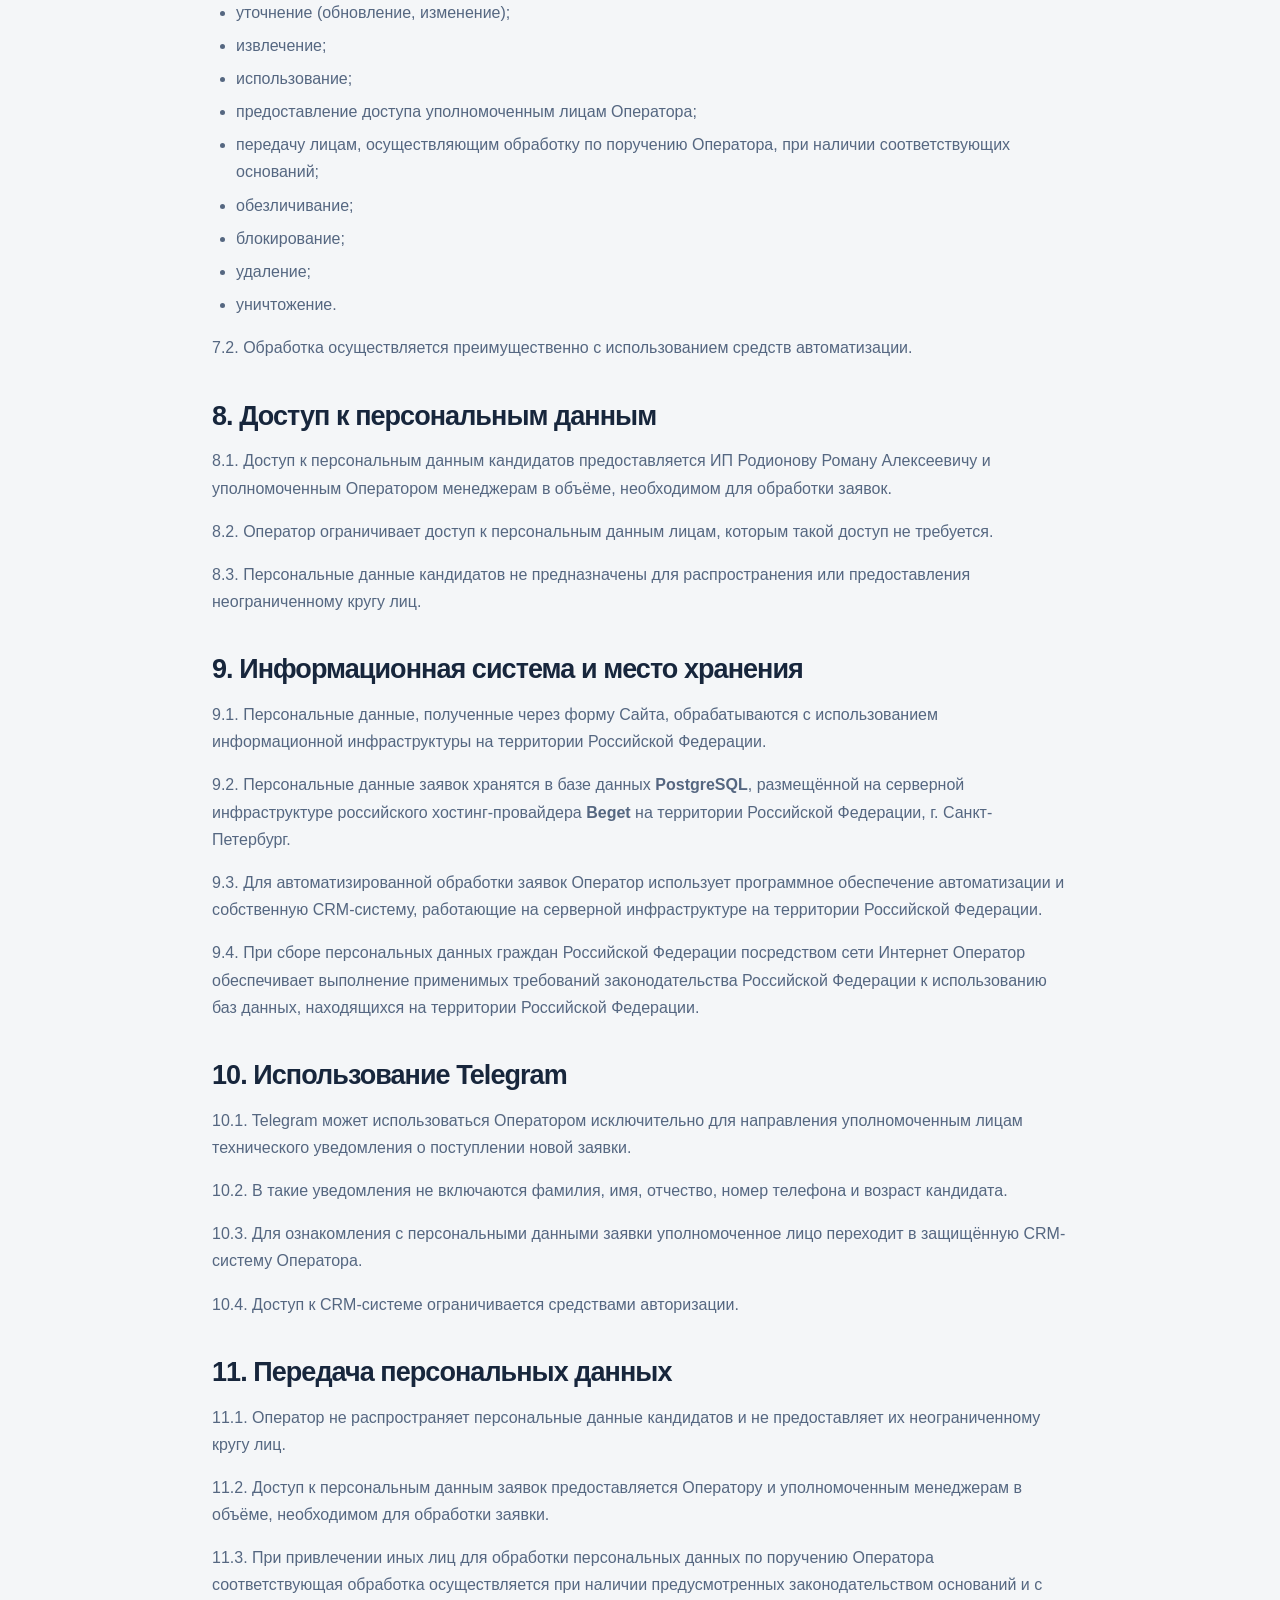
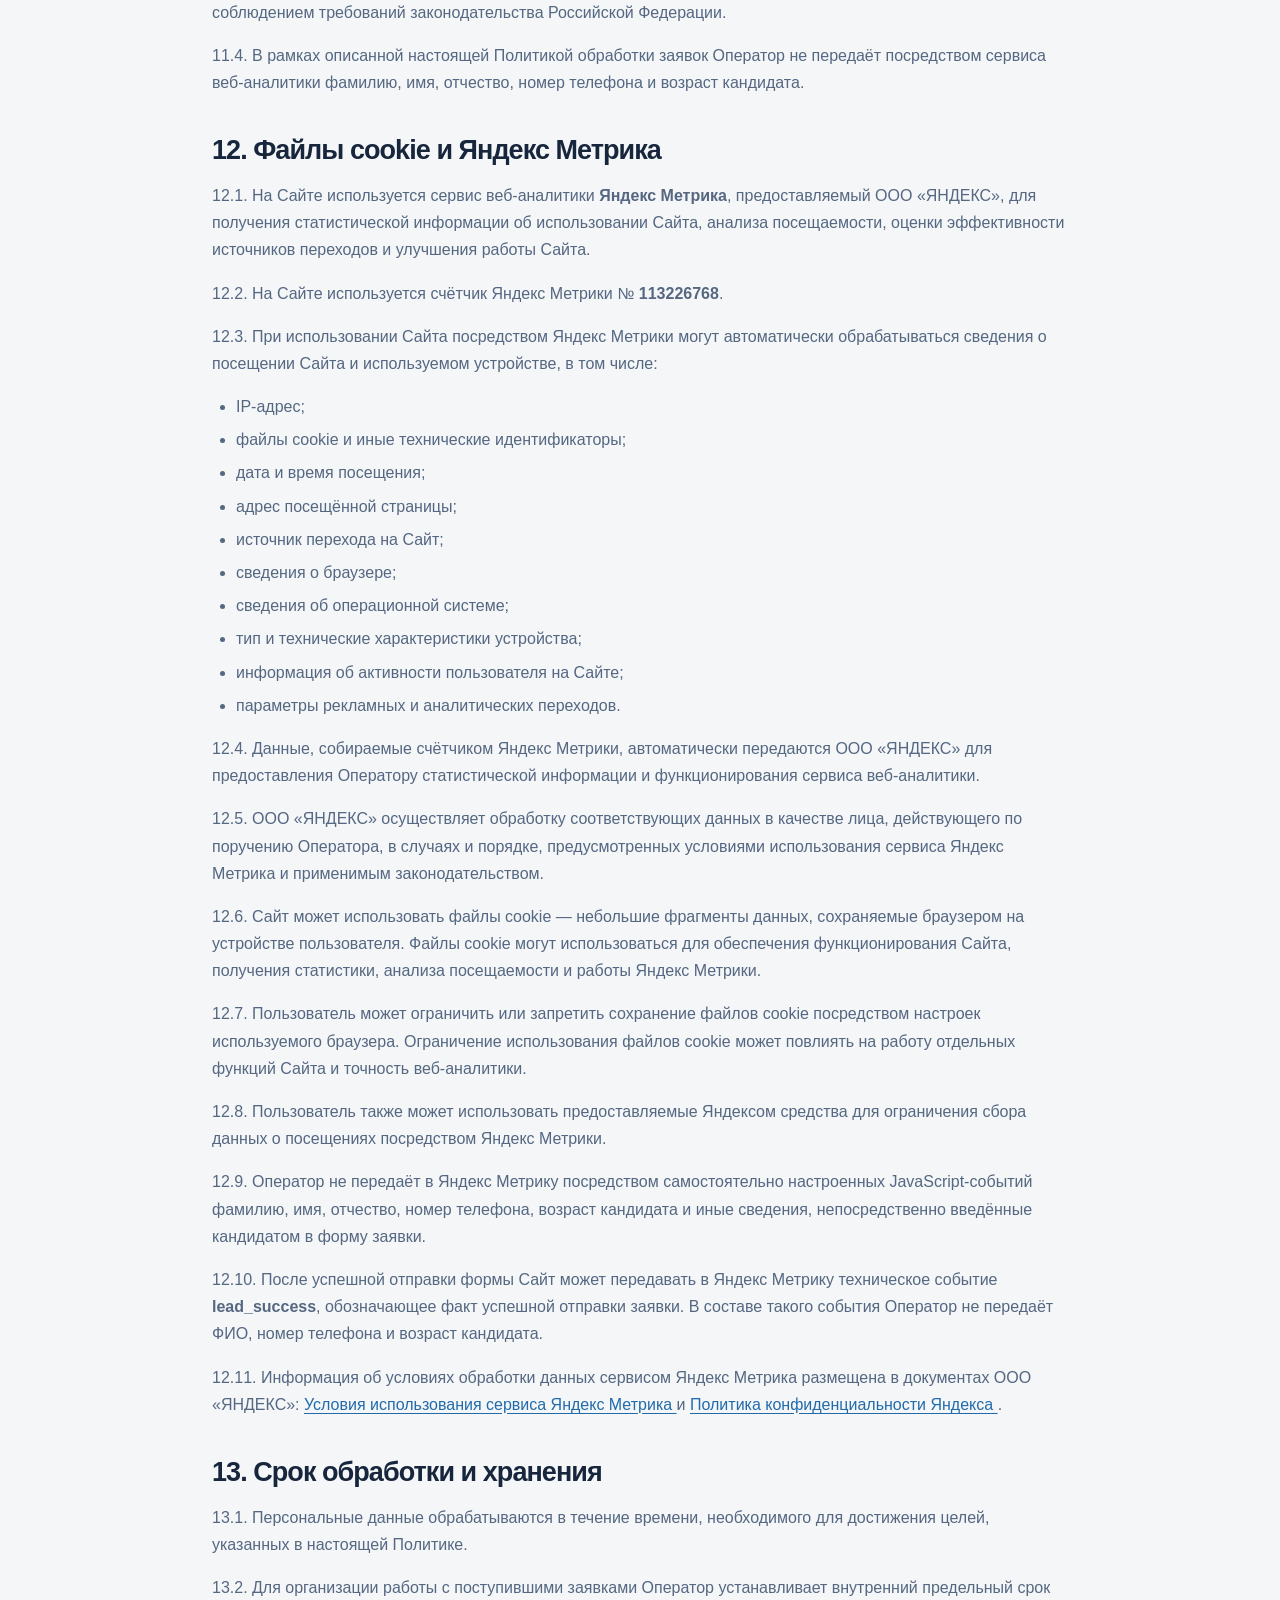
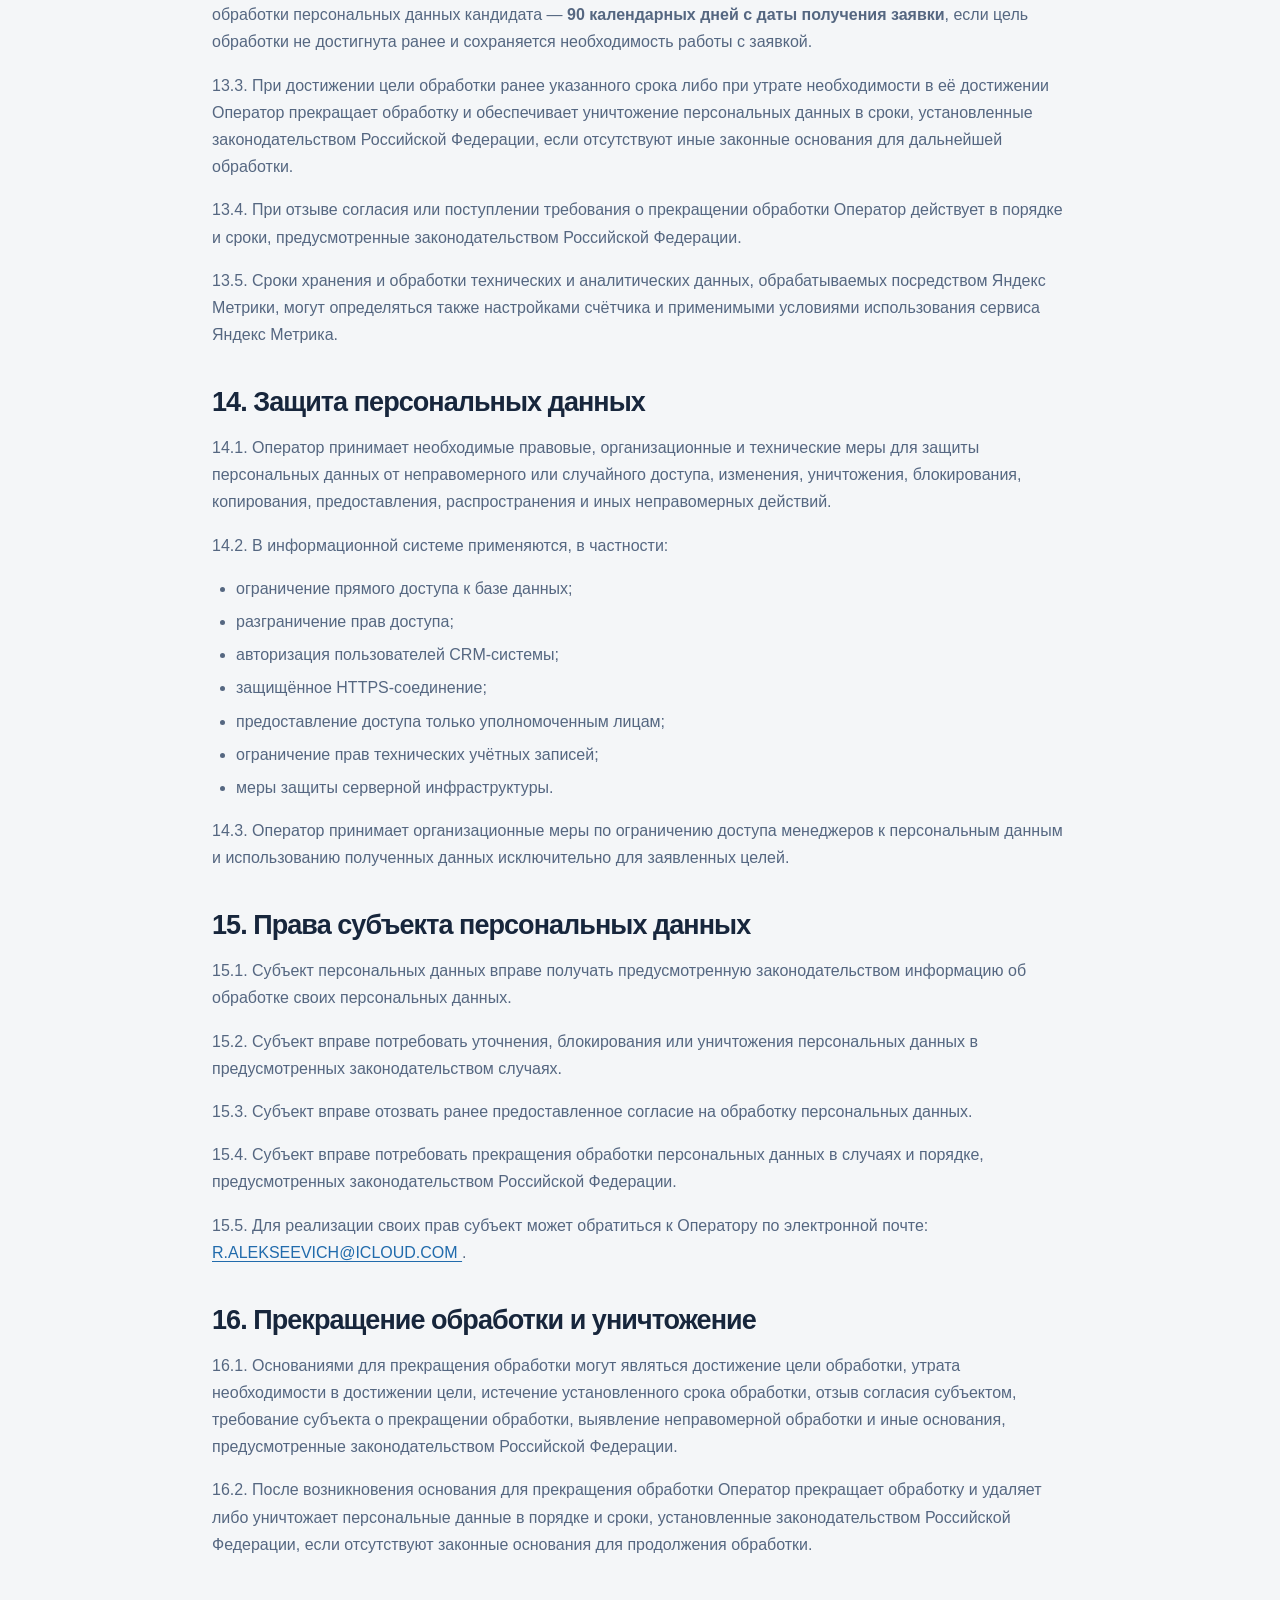
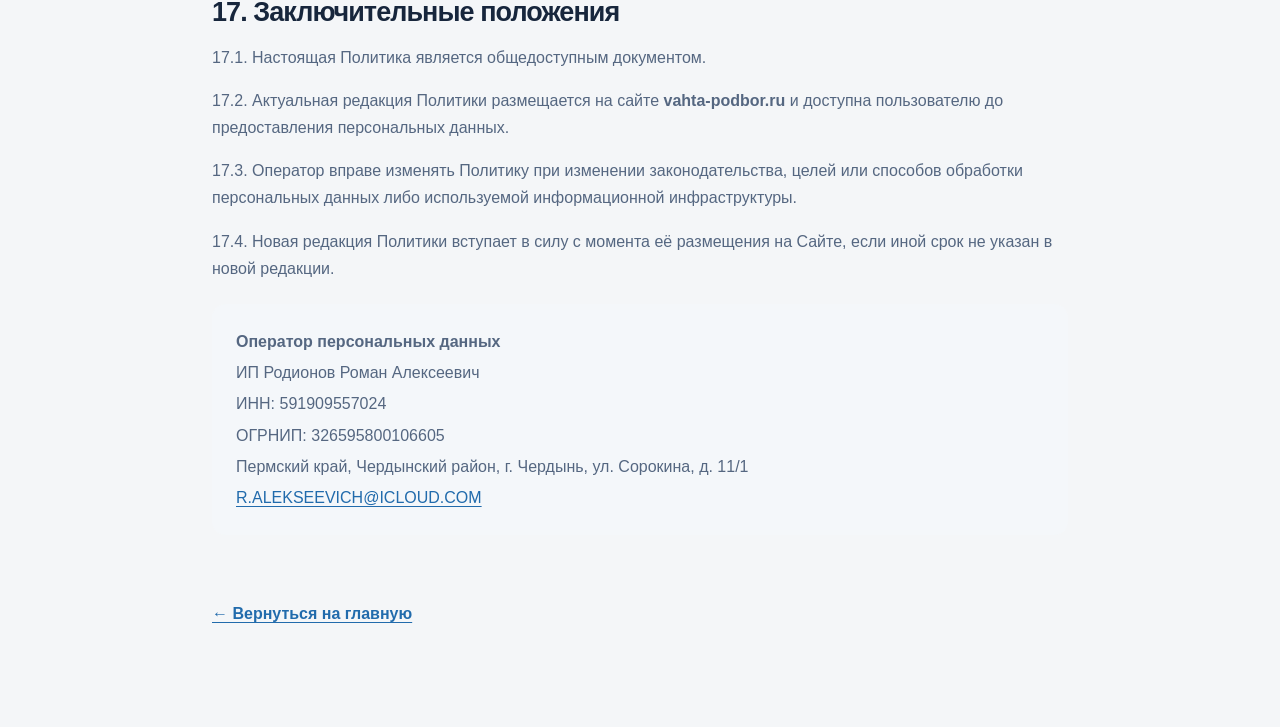
==== commit 6175ba70: "privacy.html" ====
--- a/privacy.html
+++ b/privacy.html
@@ -104,7 +104,7 @@
   <h1>Политика в отношении обработки персональных данных</h1>
 
   <p class="legal-meta">
-    Редакция от 30 сентября 2026 года
+    Редакция от 1 октября 2026 года
   </p>
 
 
@@ -221,11 +221,11 @@
 
   <p>
     4.2. При работе Сайта также могут обрабатываться технические
-    сведения, формируемые серверным программным обеспечением
-    в целях обеспечения работоспособности и безопасности Сайта,
-    в частности IP-адрес, дата и время обращения и адрес
-    запрошенной страницы, если такие сведения содержатся
-    в технических журналах сервера.
+    сведения, в том числе IP-адрес, дата и время обращения,
+    адрес запрошенной страницы, источник перехода, параметры
+    рекламных и аналитических переходов, а также иные технические
+    сведения, необходимые для обеспечения работоспособности,
+    безопасности и анализа использования Сайта.
   </p>
 
   <p>
@@ -256,7 +256,10 @@
       дальнейшего сопровождения кандидата по вопросам
       трудоустройства;
     </li>
-    <li>ведения учёта поступивших и обработанных заявок.</li>
+    <li>ведения учёта поступивших и обработанных заявок;</li>
+    <li>обеспечения работоспособности и безопасности Сайта;</li>
+    <li>получения статистической информации об использовании Сайта;</li>
+    <li>анализа эффективности источников переходов и рекламных кампаний.</li>
   </ul>
 
   <p>
@@ -308,6 +311,8 @@
     <li>извлечение;</li>
     <li>использование;</li>
     <li>предоставление доступа уполномоченным лицам Оператора;</li>
+    <li>передачу лицам, осуществляющим обработку по поручению Оператора, при наличии соответствующих оснований;</li>
+    <li>обезличивание;</li>
     <li>блокирование;</li>
     <li>удаление;</li>
     <li>уничтожение.</li>
@@ -403,9 +408,9 @@
   </p>
 
   <p>
-    11.2. Доступ к персональным данным предоставляется Оператору
-    и уполномоченным менеджерам в объёме, необходимом для
-    обработки заявки.
+    11.2. Доступ к персональным данным заявок предоставляется
+    Оператору и уполномоченным менеджерам в объёме, необходимом
+    для обработки заявки.
   </p>
 
   <p>
@@ -418,21 +423,122 @@
 
   <p>
     11.4. В рамках описанной настоящей Политикой обработки заявок
-    Оператор не осуществляет трансграничную передачу содержащихся
-    в заявке ФИО, номера телефона и возраста кандидата.
-  </p>
-
-
-  <h2>12. Срок обработки и хранения</h2>
-
-  <p>
-    12.1. Персональные данные обрабатываются в течение времени,
+    Оператор не передаёт посредством сервиса веб-аналитики
+    фамилию, имя, отчество, номер телефона и возраст кандидата.
+  </p>
+
+
+  <h2>12. Файлы cookie и Яндекс Метрика</h2>
+
+  <p>
+    12.1. На Сайте используется сервис веб-аналитики
+    <strong>Яндекс Метрика</strong>, предоставляемый
+    ООО «ЯНДЕКС», для получения статистической информации
+    об использовании Сайта, анализа посещаемости, оценки
+    эффективности источников переходов и улучшения работы Сайта.
+  </p>
+
+  <p>
+    12.2. На Сайте используется счётчик Яндекс Метрики
+    № <strong>113226768</strong>.
+  </p>
+
+  <p>
+    12.3. При использовании Сайта посредством Яндекс Метрики
+    могут автоматически обрабатываться сведения о посещении
+    Сайта и используемом устройстве, в том числе:
+  </p>
+
+  <ul>
+    <li>IP-адрес;</li>
+    <li>файлы cookie и иные технические идентификаторы;</li>
+    <li>дата и время посещения;</li>
+    <li>адрес посещённой страницы;</li>
+    <li>источник перехода на Сайт;</li>
+    <li>сведения о браузере;</li>
+    <li>сведения об операционной системе;</li>
+    <li>тип и технические характеристики устройства;</li>
+    <li>информация об активности пользователя на Сайте;</li>
+    <li>параметры рекламных и аналитических переходов.</li>
+  </ul>
+
+  <p>
+    12.4. Данные, собираемые счётчиком Яндекс Метрики,
+    автоматически передаются ООО «ЯНДЕКС» для предоставления
+    Оператору статистической информации и функционирования
+    сервиса веб-аналитики.
+  </p>
+
+  <p>
+    12.5. ООО «ЯНДЕКС» осуществляет обработку соответствующих
+    данных в качестве лица, действующего по поручению Оператора,
+    в случаях и порядке, предусмотренных условиями использования
+    сервиса Яндекс Метрика и применимым законодательством.
+  </p>
+
+  <p>
+    12.6. Сайт может использовать файлы cookie — небольшие
+    фрагменты данных, сохраняемые браузером на устройстве
+    пользователя. Файлы cookie могут использоваться для
+    обеспечения функционирования Сайта, получения статистики,
+    анализа посещаемости и работы Яндекс Метрики.
+  </p>
+
+  <p>
+    12.7. Пользователь может ограничить или запретить сохранение
+    файлов cookie посредством настроек используемого браузера.
+    Ограничение использования файлов cookie может повлиять
+    на работу отдельных функций Сайта и точность веб-аналитики.
+  </p>
+
+  <p>
+    12.8. Пользователь также может использовать предоставляемые
+    Яндексом средства для ограничения сбора данных о посещениях
+    посредством Яндекс Метрики.
+  </p>
+
+  <p>
+    12.9. Оператор не передаёт в Яндекс Метрику посредством
+    самостоятельно настроенных JavaScript-событий фамилию,
+    имя, отчество, номер телефона, возраст кандидата и иные
+    сведения, непосредственно введённые кандидатом в форму заявки.
+  </p>
+
+  <p>
+    12.10. После успешной отправки формы Сайт может передавать
+    в Яндекс Метрику техническое событие
+    <strong>lead_success</strong>, обозначающее факт успешной
+    отправки заявки. В составе такого события Оператор
+    не передаёт ФИО, номер телефона и возраст кандидата.
+  </p>
+
+  <p>
+    12.11. Информация об условиях обработки данных сервисом
+    Яндекс Метрика размещена в документах ООО «ЯНДЕКС»:
+    <a href="https://yandex.ru/legal/metrica_termsofuse/ru/"
+       target="_blank"
+       rel="noopener noreferrer">
+      Условия использования сервиса Яндекс Метрика
+    </a>
+    и
+    <a href="https://yandex.ru/legal/confidential/ru/"
+       target="_blank"
+       rel="noopener noreferrer">
+      Политика конфиденциальности Яндекса
+    </a>.
+  </p>
+
+
+  <h2>13. Срок обработки и хранения</h2>
+
+  <p>
+    13.1. Персональные данные обрабатываются в течение времени,
     необходимого для достижения целей, указанных в настоящей
     Политике.
   </p>
 
   <p>
-    12.2. Для организации работы с поступившими заявками Оператор
+    13.2. Для организации работы с поступившими заявками Оператор
     устанавливает внутренний предельный срок обработки персональных
     данных кандидата — <strong>90 календарных дней с даты получения
     заявки</strong>, если цель обработки не достигнута ранее и
@@ -440,7 +546,7 @@
   </p>
 
   <p>
-    12.3. При достижении цели обработки ранее указанного срока либо
+    13.3. При достижении цели обработки ранее указанного срока либо
     при утрате необходимости в её достижении Оператор прекращает
     обработку и обеспечивает уничтожение персональных данных
     в сроки, установленные законодательством Российской Федерации,
@@ -449,23 +555,30 @@
   </p>
 
   <p>
-    12.4. При отзыве согласия или поступлении требования
+    13.4. При отзыве согласия или поступлении требования
     о прекращении обработки Оператор действует в порядке и сроки,
     предусмотренные законодательством Российской Федерации.
   </p>
 
-
-  <h2>13. Защита персональных данных</h2>
-
-  <p>
-    13.1. Оператор принимает необходимые правовые, организационные
+  <p>
+    13.5. Сроки хранения и обработки технических и аналитических
+    данных, обрабатываемых посредством Яндекс Метрики, могут
+    определяться также настройками счётчика и применимыми
+    условиями использования сервиса Яндекс Метрика.
+  </p>
+
+
+  <h2>14. Защита персональных данных</h2>
+
+  <p>
+    14.1. Оператор принимает необходимые правовые, организационные
     и технические меры для защиты персональных данных от
     неправомерного или случайного доступа, изменения, уничтожения,
     блокирования, копирования, предоставления, распространения
     и иных неправомерных действий.
   </p>
 
-  <p>13.2. В информационной системе применяются, в частности:</p>
+  <p>14.2. В информационной системе применяются, в частности:</p>
 
   <ul>
     <li>ограничение прямого доступа к базе данных;</li>
@@ -478,39 +591,39 @@
   </ul>
 
   <p>
-    13.3. Оператор принимает организационные меры по ограничению
+    14.3. Оператор принимает организационные меры по ограничению
     доступа менеджеров к персональным данным и использованию
     полученных данных исключительно для заявленных целей.
   </p>
 
 
-  <h2>14. Права субъекта персональных данных</h2>
-
-  <p>
-    14.1. Субъект персональных данных вправе получать
+  <h2>15. Права субъекта персональных данных</h2>
+
+  <p>
+    15.1. Субъект персональных данных вправе получать
     предусмотренную законодательством информацию об обработке
     своих персональных данных.
   </p>
 
   <p>
-    14.2. Субъект вправе потребовать уточнения, блокирования
+    15.2. Субъект вправе потребовать уточнения, блокирования
     или уничтожения персональных данных в предусмотренных
     законодательством случаях.
   </p>
 
   <p>
-    14.3. Субъект вправе отозвать ранее предоставленное согласие
+    15.3. Субъект вправе отозвать ранее предоставленное согласие
     на обработку персональных данных.
   </p>
 
   <p>
-    14.4. Субъект вправе потребовать прекращения обработки
+    15.4. Субъект вправе потребовать прекращения обработки
     персональных данных в случаях и порядке, предусмотренных
     законодательством Российской Федерации.
   </p>
 
   <p>
-    14.5. Для реализации своих прав субъект может обратиться
+    15.5. Для реализации своих прав субъект может обратиться
     к Оператору по электронной почте:
     <a href="mailto:R.ALEKSEEVICH@ICLOUD.COM">
       R.ALEKSEEVICH@ICLOUD.COM
@@ -518,10 +631,10 @@
   </p>
 
 
-  <h2>15. Прекращение обработки и уничтожение</h2>
-
-  <p>
-    15.1. Основаниями для прекращения обработки могут являться
+  <h2>16. Прекращение обработки и уничтожение</h2>
+
+  <p>
+    16.1. Основаниями для прекращения обработки могут являться
     достижение цели обработки, утрата необходимости в достижении
     цели, истечение установленного срока обработки, отзыв согласия
     субъектом, требование субъекта о прекращении обработки,
@@ -530,7 +643,7 @@
   </p>
 
   <p>
-    15.2. После возникновения основания для прекращения обработки
+    16.2. После возникновения основания для прекращения обработки
     Оператор прекращает обработку и удаляет либо уничтожает
     персональные данные в порядке и сроки, установленные
     законодательством Российской Федерации, если отсутствуют
@@ -538,29 +651,30 @@
   </p>
 
 
-  <h2>16. Заключительные положения</h2>
-
-  <p>
-    16.1. Настоящая Политика является общедоступным документом.
-  </p>
-
-  <p>
-    16.2. Актуальная редакция Политики размещается на сайте
+  <h2>17. Заключительные положения</h2>
+
+  <p>
+    17.1. Настоящая Политика является общедоступным документом.
+  </p>
+
+  <p>
+    17.2. Актуальная редакция Политики размещается на сайте
     <strong>vahta-podbor.ru</strong> и доступна пользователю
     до предоставления персональных данных.
   </p>
 
   <p>
-    16.3. Оператор вправе изменять Политику при изменении
+    17.3. Оператор вправе изменять Политику при изменении
     законодательства, целей или способов обработки персональных
     данных либо используемой информационной инфраструктуры.
   </p>
 
   <p>
-    16.4. Новая редакция Политики вступает в силу с момента
+    17.4. Новая редакция Политики вступает в силу с момента
     её размещения на Сайте, если иной срок не указан
     в новой редакции.
   </p>
+
 
   <div class="legal-operator">
     <p><strong>Оператор персональных данных</strong></p>
